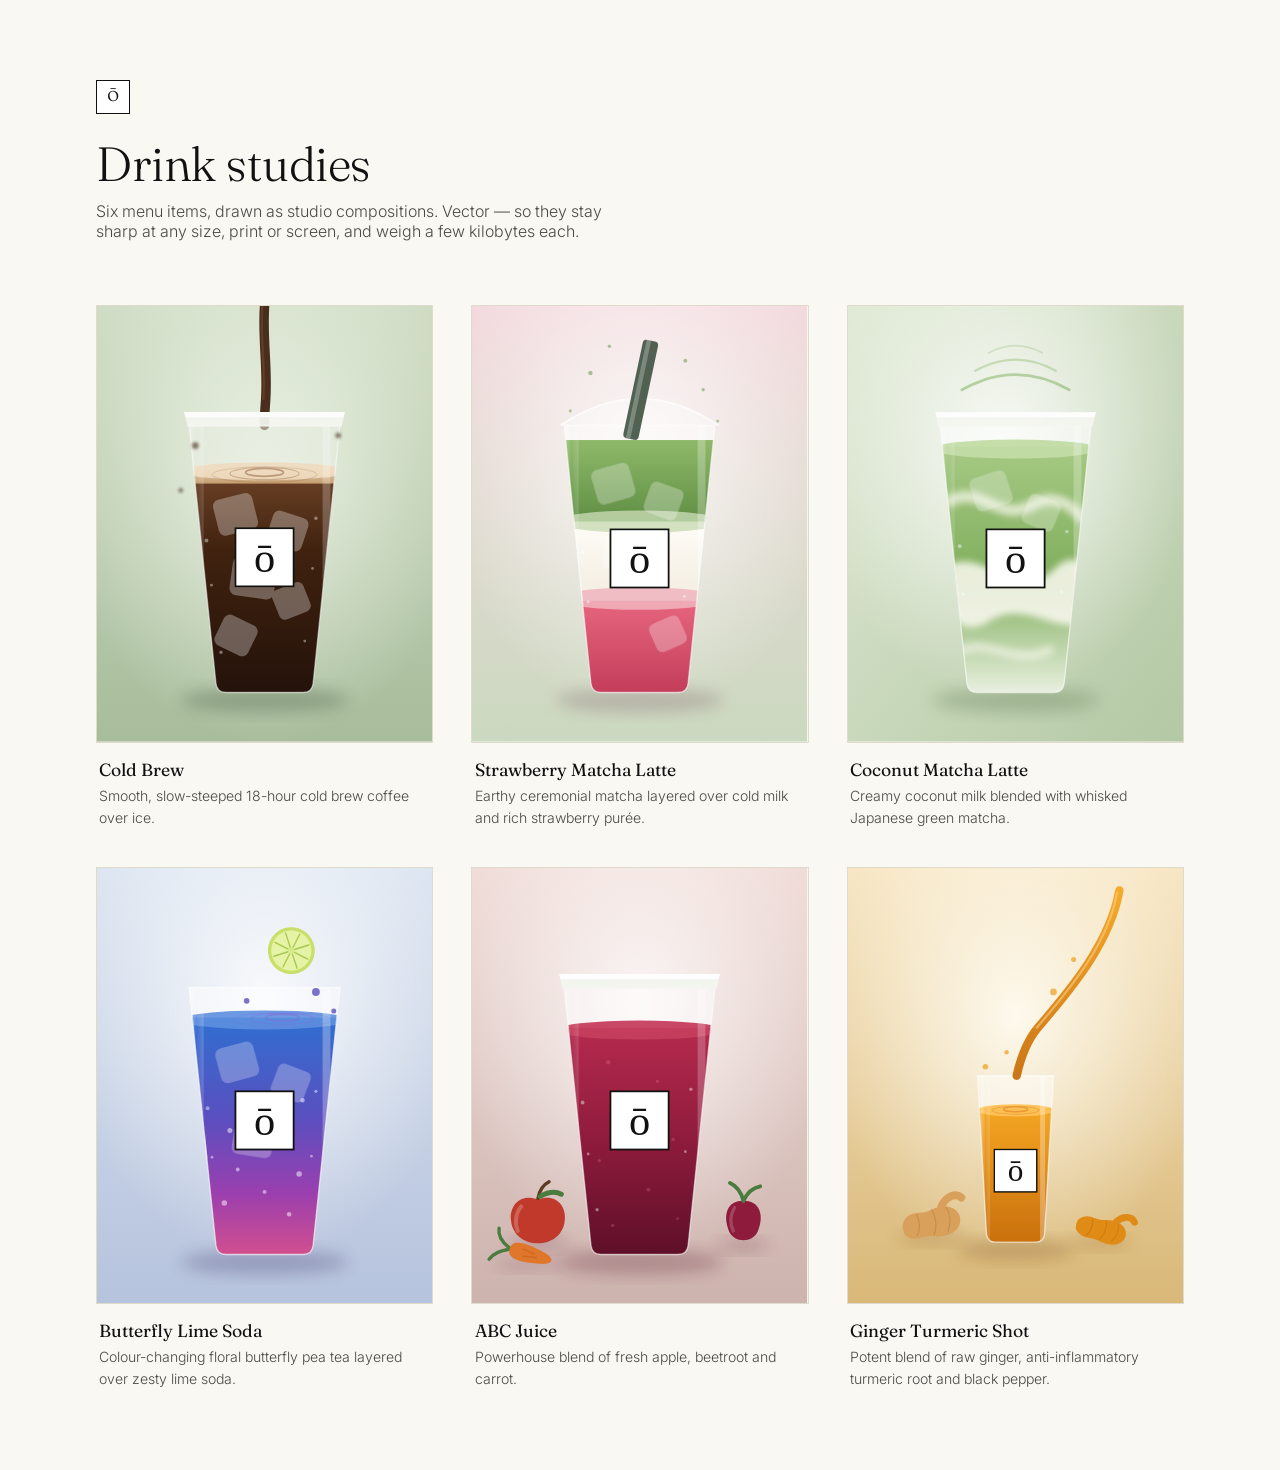
==== gallery.html @ 4dfa9809 "Add kōra café site Single-page static site for kōracafe.com — no build step, ready for Cloudflare Pa" ====
<!DOCTYPE html>
<html lang="en">
<head>
<meta charset="utf-8">
<meta name="viewport" content="width=device-width, initial-scale=1">
<title>kōra — drink studies</title>
<link rel="preconnect" href="https://fonts.googleapis.com">
<link rel="preconnect" href="https://fonts.gstatic.com" crossorigin>
<link href="https://fonts.googleapis.com/css2?family=Fraunces:opsz,wght@9..144,300;9..144,400&family=Inter:wght@300;400&display=swap" rel="stylesheet">
<style>
  :root{
    --paper:#faf8f3; --ink:#111; --ink-soft:#4a4a46;
    --green:#2f4a35; --line:#e0dacd;
    --serif:"Fraunces",Georgia,serif;
    --sans:"Inter",-apple-system,"Segoe UI",Helvetica,Arial,sans-serif;
  }
  *{box-sizing:border-box}
  body{margin:0;background:var(--paper);color:var(--ink);font-family:var(--sans);font-weight:300}
  header{padding:clamp(3rem,8vw,5rem) clamp(1.25rem,5vw,3.5rem) 2rem;max-width:1200px;margin:0 auto}
  .glyph{display:inline-flex;align-items:center;justify-content:center;width:2.15rem;height:2.15rem;
    background:#fff;color:var(--ink);border:1px solid var(--ink);font-family:var(--serif);
    font-size:1.35rem;line-height:1;padding-bottom:.28em}
  h1{font-family:var(--serif);font-weight:300;font-size:clamp(2rem,5vw,3rem);margin:1.25rem 0 .5rem;letter-spacing:-.01em}
  .sub{color:var(--ink-soft);margin:0;max-width:52ch}
  .grid{display:grid;grid-template-columns:repeat(auto-fit,minmax(320px,1fr));gap:clamp(1.5rem,3vw,2.5rem);
    max-width:1200px;margin:0 auto;padding:2rem clamp(1.25rem,5vw,3.5rem) 5rem}
  figure{margin:0}
  figure svg{width:100%;height:auto;display:block;border:1px solid var(--line)}
  figcaption{padding:1rem .2rem 0}
  figcaption h2{font-family:var(--serif);font-weight:400;font-size:1.1rem;margin:0 0 .3rem}
  figcaption p{margin:0;font-size:.88rem;color:var(--ink-soft);line-height:1.55}
</style>
</head>
<body>

<header>
  <span class="glyph">ō</span>
  <h1>Drink studies</h1>
  <p class="sub">Six menu items, drawn as studio compositions. Vector — so they stay
  sharp at any size, print or screen, and weigh a few kilobytes each.</p>
</header>

<div class="grid">

<!-- ============ 1. COLD BREW — pour in motion ============ -->
<figure>
<svg viewBox="0 0 600 780" xmlns="http://www.w3.org/2000/svg" role="img" aria-label="Cold brew coffee in a kōra cup with coffee pouring in">
  <defs>
    <linearGradient id="bg-cb" x1="0" y1="0" x2="0" y2="1">
      <stop offset="0" stop-color="#cfdcc4"/><stop offset="1" stop-color="#a8bd9c"/>
    </linearGradient>
    <radialGradient id="glow-cb" cx="50%" cy="38%" r="62%">
      <stop offset="0" stop-color="#f2f7ec" stop-opacity=".85"/>
      <stop offset="1" stop-color="#f2f7ec" stop-opacity="0"/>
    </radialGradient>
    <linearGradient id="liq-cb" x1="0" y1="0" x2="0" y2="1">
      <stop offset="0" stop-color="#6b4126"/><stop offset=".35" stop-color="#40220f"/>
      <stop offset="1" stop-color="#24120a"/>
    </linearGradient>
    <linearGradient id="foam-cb" x1="0" y1="0" x2="0" y2="1">
      <stop offset="0" stop-color="#e8d3b6"/><stop offset="1" stop-color="#c9a274"/>
    </linearGradient>
    <linearGradient id="shine" x1="0" y1="0" x2="1" y2="0">
      <stop offset="0" stop-color="#fff" stop-opacity=".55"/>
      <stop offset=".5" stop-color="#fff" stop-opacity=".05"/>
      <stop offset="1" stop-color="#fff" stop-opacity=".3"/>
    </linearGradient>
    <clipPath id="cup-cb"><path d="M165 214 L435 214 L387 676 Q385 692 369 692 L231 692 Q215 692 213 676 Z"/></clipPath>
    <filter id="soft-cb" x="-40%" y="-40%" width="180%" height="180%">
      <feGaussianBlur stdDeviation="14"/>
    </filter>
    <filter id="blur-sm-cb" x="-40%" y="-40%" width="180%" height="180%">
      <feGaussianBlur stdDeviation="3"/>
    </filter>
  </defs>

  <rect width="600" height="780" fill="url(#bg-cb)"/>
  <rect width="600" height="780" fill="url(#glow-cb)"/>
  <ellipse cx="300" cy="706" rx="150" ry="22" fill="#2b3a24" opacity=".28" filter="url(#soft-cb)"/>

  <!-- pouring stream -->
  <path d="M300 0 C296 60 306 110 302 168 C300 190 300 196 300 214"
        stroke="#3c1f0e" stroke-width="17" fill="none" stroke-linecap="round" opacity=".92"/>
  <path d="M296 0 C292 60 302 110 298 168" stroke="#7a4a29" stroke-width="4" fill="none" opacity=".55"/>

  <!-- cup body -->
  <g clip-path="url(#cup-cb)">
    <rect x="150" y="214" width="300" height="480" fill="#e9eee4" opacity=".55"/>
    <rect x="150" y="300" width="300" height="394" fill="url(#liq-cb)"/>
    <rect x="150" y="292" width="300" height="26" fill="url(#foam-cb)" opacity=".95"/>
    <ellipse cx="300" cy="296" rx="150" ry="16" fill="#f0dcc0" opacity=".9"/>
    <!-- ice -->
    <g opacity=".3">
      <rect x="212" y="340" width="72" height="66" rx="12" fill="#fff" transform="rotate(-14 248 373)"/>
      <rect x="308" y="372" width="66" height="62" rx="12" fill="#fff" transform="rotate(18 341 403)"/>
      <rect x="240" y="452" width="80" height="70" rx="13" fill="#fff" transform="rotate(8 280 487)"/>
      <rect x="318" y="500" width="60" height="56" rx="11" fill="#fff" transform="rotate(-22 348 528)"/>
      <rect x="216" y="560" width="66" height="60" rx="12" fill="#fff" transform="rotate(26 249 590)"/>
    </g>
    <rect x="165" y="214" width="26" height="480" fill="url(#shine)" opacity=".5"/>
    <rect x="404" y="214" width="14" height="480" fill="#fff" opacity=".22"/>
  </g>
  <path d="M165 214 L435 214 L387 676 Q385 692 369 692 L231 692 Q215 692 213 676 Z"
        fill="none" stroke="#fff" stroke-opacity=".5" stroke-width="2.5"/>

  <!-- lid -->
  <path d="M156 190 L444 190 L438 216 L162 216 Z" fill="#f4f6f0" opacity=".95"/>
  <path d="M156 190 L444 190 L441 199 L159 199 Z" fill="#fff" opacity=".8"/>

  <!-- crema ripple rings where the stream lands -->
  <g fill="none" stroke="#8a5a33" opacity=".5">
    <ellipse cx="300" cy="298" rx="34" ry="7" stroke-width="3"/>
    <ellipse cx="300" cy="300" rx="62" ry="11" stroke-width="2" opacity=".7"/>
    <ellipse cx="300" cy="302" rx="94" ry="14" stroke-width="1.5" opacity=".45"/>
  </g>
  <!-- flying droplets outside cup -->
  <g opacity=".6" filter="url(#blur-sm-cb)">
    <circle cx="176" cy="250" r="6" fill="#3c1f0e"/>
    <circle cx="432" cy="232" r="5" fill="#3c1f0e"/>
    <circle cx="150" cy="330" r="4" fill="#3c1f0e"/>
  </g>

  <!-- logo -->
  <g transform="translate(300 450)">
    <rect x="-52" y="-52" width="104" height="104" fill="#fff" stroke="#111" stroke-width="3"/>
    <text x="0" y="26" font-family="Georgia,serif" font-size="76" fill="#111" text-anchor="middle">ō</text>
  </g>
  <!-- condensation -->
  <g fill="#fff" opacity=".4">
    <circle cx="196" cy="420" r="3.5"/><circle cx="205" cy="500" r="2.5"/>
    <circle cx="392" cy="380" r="3"/><circle cx="386" cy="470" r="2.5"/>
    <circle cx="222" cy="620" r="3"/><circle cx="372" cy="600" r="2.5"/>
  </g>
</svg>
<figcaption><h2>Cold Brew</h2><p>Smooth, slow-steeped 18-hour cold brew coffee over ice.</p></figcaption>
</figure>

<!-- ============ 2. STRAWBERRY MATCHA LATTE — layered ============ -->
<figure>
<svg viewBox="0 0 600 780" xmlns="http://www.w3.org/2000/svg" role="img" aria-label="Strawberry matcha latte with layered pink, milk and green">
  <defs>
    <linearGradient id="bg-sm" x1="0" y1="0" x2="0" y2="1">
      <stop offset="0" stop-color="#f3d9dd"/><stop offset="1" stop-color="#cbd9c0"/>
    </linearGradient>
    <radialGradient id="glow-sm" cx="50%" cy="34%" r="60%">
      <stop offset="0" stop-color="#fff" stop-opacity=".8"/><stop offset="1" stop-color="#fff" stop-opacity="0"/>
    </radialGradient>
    <linearGradient id="matcha-sm" x1="0" y1="0" x2="0" y2="1">
      <stop offset="0" stop-color="#8fb96a"/><stop offset="1" stop-color="#5f8f43"/>
    </linearGradient>
    <linearGradient id="milk-sm" x1="0" y1="0" x2="0" y2="1">
      <stop offset="0" stop-color="#fffdf8"/><stop offset="1" stop-color="#f3ece0"/>
    </linearGradient>
    <linearGradient id="straw-sm" x1="0" y1="0" x2="0" y2="1">
      <stop offset="0" stop-color="#e8677f"/><stop offset="1" stop-color="#c33d5a"/>
    </linearGradient>
    <clipPath id="cup-sm"><path d="M165 214 L435 214 L387 676 Q385 692 369 692 L231 692 Q215 692 213 676 Z"/></clipPath>
    <filter id="soft-sm" x="-40%" y="-40%" width="180%" height="180%"><feGaussianBlur stdDeviation="14"/></filter>
  </defs>

  <rect width="600" height="780" fill="url(#bg-sm)"/>
  <rect width="600" height="780" fill="url(#glow-sm)"/>
  <ellipse cx="300" cy="706" rx="150" ry="22" fill="#6b4550" opacity=".25" filter="url(#soft-sm)"/>

  <g clip-path="url(#cup-sm)">
    <rect x="150" y="214" width="300" height="480" fill="#fff" opacity=".5"/>
    <rect x="150" y="520" width="300" height="174" fill="url(#straw-sm)"/>
    <rect x="150" y="382" width="300" height="146" fill="url(#milk-sm)"/>
    <rect x="150" y="240" width="300" height="146" fill="url(#matcha-sm)"/>
    <!-- feathered boundaries -->
    <ellipse cx="300" cy="386" rx="150" ry="20" fill="#c9dbb3" opacity=".8"/>
    <ellipse cx="300" cy="524" rx="150" ry="20" fill="#f0b6c0" opacity=".85"/>
    <g opacity=".28">
      <rect x="218" y="286" width="70" height="64" rx="12" fill="#fff" transform="rotate(-16 253 318)"/>
      <rect x="312" y="320" width="62" height="58" rx="11" fill="#fff" transform="rotate(20 343 349)"/>
      <rect x="236" y="410" width="76" height="66" rx="12" fill="#fff" transform="rotate(10 274 443)"/>
      <rect x="322" y="560" width="58" height="54" rx="11" fill="#fff" transform="rotate(-24 351 587)"/>
    </g>
    <rect x="165" y="214" width="26" height="480" fill="url(#shine)" opacity=".55"/>
    <rect x="404" y="214" width="14" height="480" fill="#fff" opacity=".25"/>
  </g>
  <path d="M165 214 L435 214 L387 676 Q385 692 369 692 L231 692 Q215 692 213 676 Z"
        fill="none" stroke="#fff" stroke-opacity=".55" stroke-width="2.5"/>

  <!-- dome lid + straw -->
  <path d="M158 214 Q300 118 442 214 Z" fill="#fff" opacity=".4"/>
  <path d="M158 214 Q300 118 442 214" fill="none" stroke="#fff" stroke-opacity=".7" stroke-width="3"/>
  <g transform="rotate(12 300 160)">
    <rect x="286" y="60" width="28" height="180" rx="7" fill="#3f5140" opacity=".9"/>
    <rect x="292" y="60" width="8" height="180" fill="#fff" opacity=".25"/>
  </g>

  <!-- matcha dust falling -->
  <g fill="#6f9c4d" opacity=".55">
    <circle cx="212" cy="120" r="4"/><circle cx="246" cy="72" r="3"/>
    <circle cx="382" cy="98" r="3.5"/><circle cx="414" cy="150" r="3"/>
    <circle cx="176" cy="188" r="2.5"/><circle cx="440" cy="206" r="2.5"/>
  </g>

  <g transform="translate(300 452)">
    <rect x="-52" y="-52" width="104" height="104" fill="#fff" stroke="#111" stroke-width="3"/>
    <text x="0" y="26" font-family="Georgia,serif" font-size="76" fill="#111" text-anchor="middle">ō</text>
  </g>
  <g fill="#fff" opacity=".45">
    <circle cx="198" cy="440" r="3.5"/><circle cx="208" cy="530" r="2.5"/>
    <circle cx="390" cy="410" r="3"/><circle cx="380" cy="520" r="2.5"/>
  </g>
</svg>
<figcaption><h2>Strawberry Matcha Latte</h2><p>Earthy ceremonial matcha layered over cold milk and rich strawberry purée.</p></figcaption>
</figure>

<!-- ============ 3. COCONUT MATCHA — swirl in motion ============ -->
<figure>
<svg viewBox="0 0 600 780" xmlns="http://www.w3.org/2000/svg" role="img" aria-label="Coconut matcha latte with swirling milk">
  <defs>
    <linearGradient id="bg-cm" x1="0" y1="0" x2="1" y2="1">
      <stop offset="0" stop-color="#dfe9d3"/><stop offset="1" stop-color="#b3c8a4"/>
    </linearGradient>
    <radialGradient id="glow-cm" cx="46%" cy="32%" r="58%">
      <stop offset="0" stop-color="#fff" stop-opacity=".85"/><stop offset="1" stop-color="#fff" stop-opacity="0"/>
    </radialGradient>
    <linearGradient id="liq-cm" x1="0" y1="0" x2="0" y2="1">
      <stop offset="0" stop-color="#a6c983"/><stop offset=".55" stop-color="#7fae5c"/>
      <stop offset="1" stop-color="#e9f0e0"/>
    </linearGradient>
    <clipPath id="cup-cm"><path d="M165 214 L435 214 L387 676 Q385 692 369 692 L231 692 Q215 692 213 676 Z"/></clipPath>
    <filter id="soft-cm" x="-40%" y="-40%" width="180%" height="180%"><feGaussianBlur stdDeviation="14"/></filter>
    <filter id="swirl-cm" x="-30%" y="-30%" width="160%" height="160%"><feGaussianBlur stdDeviation="7"/></filter>
  </defs>

  <rect width="600" height="780" fill="url(#bg-cm)"/>
  <rect width="600" height="780" fill="url(#glow-cm)"/>
  <ellipse cx="300" cy="706" rx="150" ry="22" fill="#3f5b31" opacity=".25" filter="url(#soft-cm)"/>

  <g clip-path="url(#cup-cm)">
    <rect x="150" y="214" width="300" height="480" fill="#fff" opacity=".5"/>
    <rect x="150" y="252" width="300" height="442" fill="url(#liq-cm)"/>
    <!-- coconut milk swirls -->
    <g filter="url(#swirl-cm)" opacity=".85">
      <path d="M170 470 C240 420 300 540 370 470 C410 432 430 470 440 500 L440 560 C380 600 320 520 250 566 C210 592 180 560 168 528 Z" fill="#fdfaf3"/>
      <path d="M180 350 C240 316 268 392 330 356 C368 334 400 356 420 380" stroke="#fdfaf3" stroke-width="20" fill="none" opacity=".85" stroke-linecap="round"/>
      <path d="M196 620 C250 590 300 648 360 616" stroke="#fdfaf3" stroke-width="16" fill="none" opacity=".7" stroke-linecap="round"/>
    </g>
    <ellipse cx="300" cy="256" rx="150" ry="17" fill="#c3dda6" opacity=".95"/>
    <g opacity=".26">
      <rect x="222" y="300" width="68" height="62" rx="12" fill="#fff" transform="rotate(-18 256 331)"/>
      <rect x="316" y="342" width="60" height="56" rx="11" fill="#fff" transform="rotate(22 346 370)"/>
    </g>
    <rect x="165" y="214" width="26" height="480" fill="url(#shine)" opacity=".55"/>
    <rect x="404" y="214" width="14" height="480" fill="#fff" opacity=".25"/>
  </g>
  <path d="M165 214 L435 214 L387 676 Q385 692 369 692 L231 692 Q215 692 213 676 Z"
        fill="none" stroke="#fff" stroke-opacity=".55" stroke-width="2.5"/>

  <path d="M156 190 L444 190 L438 216 L162 216 Z" fill="#f4f6f0" opacity=".95"/>
  <path d="M156 190 L444 190 L441 199 L159 199 Z" fill="#fff" opacity=".8"/>

  <!-- whisk motion arcs above -->
  <g stroke="#7fae5c" fill="none" opacity=".5" stroke-linecap="round">
    <path d="M204 150 q96 -54 192 0" stroke-width="5"/>
    <path d="M228 116 q72 -40 144 0" stroke-width="4" opacity=".7"/>
    <path d="M252 84 q48 -26 96 0" stroke-width="3" opacity=".5"/>
  </g>

  <g transform="translate(300 452)">
    <rect x="-52" y="-52" width="104" height="104" fill="#fff" stroke="#111" stroke-width="3"/>
    <text x="0" y="26" font-family="Georgia,serif" font-size="76" fill="#111" text-anchor="middle">ō</text>
  </g>
  <g fill="#fff" opacity=".45">
    <circle cx="200" cy="430" r="3.5"/><circle cx="206" cy="516" r="2.5"/>
    <circle cx="392" cy="404" r="3"/><circle cx="382" cy="512" r="2.5"/>
  </g>
</svg>
<figcaption><h2>Coconut Matcha Latte</h2><p>Creamy coconut milk blended with whisked Japanese green matcha.</p></figcaption>
</figure>

<!-- ============ 4. BUTTERFLY LIME SODA — colour change + splash ============ -->
<figure>
<svg viewBox="0 0 600 780" xmlns="http://www.w3.org/2000/svg" role="img" aria-label="Butterfly pea lime soda changing colour from blue to purple with a lime wheel dropping in">
  <defs>
    <linearGradient id="bg-bl" x1="0" y1="0" x2="0" y2="1">
      <stop offset="0" stop-color="#dbe4f0"/><stop offset="1" stop-color="#b6c3dd"/>
    </linearGradient>
    <radialGradient id="glow-bl" cx="50%" cy="30%" r="60%">
      <stop offset="0" stop-color="#fff" stop-opacity=".85"/><stop offset="1" stop-color="#fff" stop-opacity="0"/>
    </radialGradient>
    <linearGradient id="liq-bl" x1="0" y1="0" x2="0" y2="1">
      <stop offset="0" stop-color="#2f6fd0"/><stop offset=".42" stop-color="#5a4fc0"/>
      <stop offset=".74" stop-color="#9b3fae"/><stop offset="1" stop-color="#d24f8e"/>
    </linearGradient>
    <clipPath id="cup-bl"><path d="M165 214 L435 214 L387 676 Q385 692 369 692 L231 692 Q215 692 213 676 Z"/></clipPath>
    <filter id="soft-bl" x="-40%" y="-40%" width="180%" height="180%"><feGaussianBlur stdDeviation="14"/></filter>
  </defs>

  <rect width="600" height="780" fill="url(#bg-bl)"/>
  <rect width="600" height="780" fill="url(#glow-bl)"/>
  <ellipse cx="300" cy="706" rx="150" ry="22" fill="#3b3363" opacity=".28" filter="url(#soft-bl)"/>

  <g clip-path="url(#cup-bl)">
    <rect x="150" y="214" width="300" height="480" fill="#fff" opacity=".45"/>
    <rect x="150" y="268" width="300" height="426" fill="url(#liq-bl)"/>
    <ellipse cx="300" cy="272" rx="150" ry="17" fill="#5f8fe0" opacity=".9"/>
    <!-- bubbles rising -->
    <g fill="#fff" opacity=".5">
      <circle cx="228" cy="600" r="5"/><circle cx="252" cy="540" r="3.5"/>
      <circle cx="238" cy="470" r="4.5"/><circle cx="264" cy="404" r="3"/>
      <circle cx="344" cy="620" r="4"/><circle cx="362" cy="548" r="5"/>
      <circle cx="348" cy="486" r="3"/><circle cx="368" cy="416" r="4"/>
      <circle cx="300" cy="580" r="3.5"/><circle cx="308" cy="500" r="4.5"/>
      <circle cx="296" cy="430" r="3"/>
    </g>
    <g opacity=".26">
      <rect x="216" y="316" width="70" height="64" rx="12" fill="#fff" transform="rotate(-15 251 348)"/>
      <rect x="316" y="356" width="62" height="58" rx="11" fill="#fff" transform="rotate(21 347 385)"/>
      <rect x="244" y="452" width="72" height="64" rx="12" fill="#fff" transform="rotate(9 280 484)"/>
    </g>
    <rect x="165" y="214" width="26" height="480" fill="url(#shine)" opacity=".6"/>
    <rect x="404" y="214" width="14" height="480" fill="#fff" opacity=".28"/>
  </g>
  <path d="M165 214 L435 214 L387 676 Q385 692 369 692 L231 692 Q215 692 213 676 Z"
        fill="none" stroke="#fff" stroke-opacity=".6" stroke-width="2.5"/>

  <!-- lime wheel dropping + splash -->
  <g transform="translate(348 148) rotate(-18)">
    <circle r="42" fill="#c8e06a"/><circle r="36" fill="#e4f3a6"/>
    <g stroke="#a9c94e" stroke-width="2.5">
      <line x1="0" y1="-34" x2="0" y2="34"/><line x1="-34" y1="0" x2="34" y2="0"/>
      <line x1="-24" y1="-24" x2="24" y2="24"/><line x1="-24" y1="24" x2="24" y2="-24"/>
    </g>
    <circle r="6" fill="#d6ea8c"/>
  </g>
  <!-- ripple where the wheel breaks the surface, plus thrown droplets -->
  <g fill="none" stroke="#7f6fd8" opacity=".55">
    <ellipse cx="332" cy="268" rx="30" ry="6" stroke-width="3"/>
    <ellipse cx="332" cy="270" rx="58" ry="10" stroke-width="2" opacity=".7"/>
    <ellipse cx="332" cy="272" rx="88" ry="13" stroke-width="1.5" opacity=".45"/>
  </g>
  <g fill="#5a4fc0" opacity=".8">
    <circle cx="392" cy="222" r="7"/>
    <circle cx="424" cy="256" r="4.5"/>
    <circle cx="268" cy="238" r="5"/>
  </g>

  <g transform="translate(300 452)">
    <rect x="-52" y="-52" width="104" height="104" fill="#fff" stroke="#111" stroke-width="3"/>
    <text x="0" y="26" font-family="Georgia,serif" font-size="76" fill="#111" text-anchor="middle">ō</text>
  </g>
  <g fill="#fff" opacity=".45">
    <circle cx="198" cy="430" r="3.5"/><circle cx="206" cy="518" r="2.5"/>
    <circle cx="392" cy="400" r="3"/><circle cx="384" cy="516" r="2.5"/>
  </g>
</svg>
<figcaption><h2>Butterfly Lime Soda</h2><p>Colour-changing floral butterfly pea tea layered over zesty lime soda.</p></figcaption>
</figure>

<!-- ============ 5. ABC JUICE — bottle + glass ============ -->
<figure>
<svg viewBox="0 0 600 780" xmlns="http://www.w3.org/2000/svg" role="img" aria-label="ABC cold pressed juice of apple beetroot and carrot">
  <defs>
    <linearGradient id="bg-ab" x1="0" y1="0" x2="0" y2="1">
      <stop offset="0" stop-color="#f0dcd8"/><stop offset="1" stop-color="#cdb3ae"/>
    </linearGradient>
    <radialGradient id="glow-ab" cx="50%" cy="32%" r="58%">
      <stop offset="0" stop-color="#fff" stop-opacity=".8"/><stop offset="1" stop-color="#fff" stop-opacity="0"/>
    </radialGradient>
    <linearGradient id="liq-ab" x1="0" y1="0" x2="0" y2="1">
      <stop offset="0" stop-color="#b52a4e"/><stop offset=".5" stop-color="#8e1b3c"/>
      <stop offset="1" stop-color="#5e0f28"/>
    </linearGradient>
    <clipPath id="cup-ab"><path d="M165 214 L435 214 L387 676 Q385 692 369 692 L231 692 Q215 692 213 676 Z"/></clipPath>
    <filter id="soft-ab" x="-40%" y="-40%" width="180%" height="180%"><feGaussianBlur stdDeviation="14"/></filter>
  </defs>

  <rect width="600" height="780" fill="url(#bg-ab)"/>
  <rect width="600" height="780" fill="url(#glow-ab)"/>
  <ellipse cx="300" cy="706" rx="150" ry="22" fill="#59182c" opacity=".28" filter="url(#soft-ab)"/>

  <g clip-path="url(#cup-ab)">
    <rect x="150" y="214" width="300" height="480" fill="#fff" opacity=".45"/>
    <rect x="150" y="286" width="300" height="408" fill="url(#liq-ab)"/>
    <ellipse cx="300" cy="290" rx="150" ry="17" fill="#c73f5e" opacity=".95"/>
    <!-- suspended pulp -->
    <g fill="#e8798f" opacity=".28">
      <circle cx="244" cy="348" r="4"/><circle cx="332" cy="382" r="3"/>
      <circle cx="272" cy="440" r="3.5"/><circle cx="360" cy="486" r="3"/>
      <circle cx="228" cy="524" r="3"/><circle cx="316" cy="576" r="3.5"/>
      <circle cx="368" cy="628" r="2.5"/><circle cx="252" cy="640" r="3"/>
    </g>
    <rect x="165" y="214" width="26" height="480" fill="url(#shine)" opacity=".5"/>
    <rect x="404" y="214" width="14" height="480" fill="#fff" opacity=".22"/>
  </g>
  <path d="M165 214 L435 214 L387 676 Q385 692 369 692 L231 692 Q215 692 213 676 Z"
        fill="none" stroke="#fff" stroke-opacity=".55" stroke-width="2.5"/>

  <path d="M156 190 L444 190 L438 216 L162 216 Z" fill="#f4f6f0" opacity=".95"/>
  <path d="M156 190 L444 190 L441 199 L159 199 Z" fill="#fff" opacity=".8"/>

  <!-- produce, resting on the same surface as the cup -->
  <ellipse cx="118" cy="672" rx="52" ry="12" fill="#59182c" opacity=".22" filter="url(#soft-ab)"/>
  <g transform="translate(118 628)">
    <path d="M0 -34 C30 -46 52 -24 48 4 C45 30 24 44 0 44 C-24 44 -45 30 -48 4 C-52 -24 -30 -46 0 -34 Z" fill="#c0392b"/>
    <path d="M-30 -22 C-40 -10 -42 8 -36 22" stroke="#fff" stroke-width="7" fill="none" opacity=".22" stroke-linecap="round"/>
    <path d="M0 -36 q4 -22 20 -30" stroke="#5c3a1e" stroke-width="6" fill="none" stroke-linecap="round"/>
    <path d="M4 -40 q22 -12 38 -4" stroke="#4a7c3f" stroke-width="9" fill="none" stroke-linecap="round"/>
  </g>

  <ellipse cx="486" cy="676" rx="46" ry="11" fill="#59182c" opacity=".22" filter="url(#soft-ab)"/>
  <g transform="translate(486 630)">
    <path d="M0 -34 C28 -34 38 -10 26 20 C17 42 -17 42 -26 20 C-38 -10 -28 -34 0 -34 Z" fill="#8e1b3c"/>
    <path d="M-16 -22 C-24 -8 -24 8 -18 20" stroke="#fff" stroke-width="6" fill="none" opacity=".18" stroke-linecap="round"/>
    <path d="M0 -34 q-6 -24 -24 -32" stroke="#4a7c3f" stroke-width="7" fill="none" stroke-linecap="round"/>
    <path d="M0 -34 q10 -22 30 -26" stroke="#4a7c3f" stroke-width="7" fill="none" stroke-linecap="round"/>
  </g>

  <ellipse cx="96" cy="710" rx="56" ry="10" fill="#59182c" opacity=".18" filter="url(#soft-ab)"/>
  <g transform="translate(96 690) rotate(-74)">
    <path d="M0 -30 C16 -30 20 -12 11 30 C6 54 -6 54 -11 30 C-20 -12 -16 -30 0 -30 Z" fill="#e0762a"/>
    <path d="M-6 -4 L-2 22 M6 -8 L3 16" stroke="#c25f18" stroke-width="2.5" opacity=".6"/>
    <path d="M-2 -32 q-10 -22 -26 -28" stroke="#4a7c3f" stroke-width="6" fill="none" stroke-linecap="round"/>
    <path d="M2 -32 q10 -24 28 -26" stroke="#4a7c3f" stroke-width="6" fill="none" stroke-linecap="round"/>
  </g>

  <g transform="translate(300 452)">
    <rect x="-52" y="-52" width="104" height="104" fill="#fff" stroke="#111" stroke-width="3"/>
    <text x="0" y="26" font-family="Georgia,serif" font-size="76" fill="#111" text-anchor="middle">ō</text>
  </g>
  <g fill="#fff" opacity=".42">
    <circle cx="198" cy="420" r="3.5"/><circle cx="208" cy="512" r="2.5"/>
    <circle cx="392" cy="396" r="3"/><circle cx="382" cy="508" r="2.5"/>
    <circle cx="224" cy="612" r="3"/>
  </g>
</svg>
<figcaption><h2>ABC Juice</h2><p>Powerhouse blend of fresh apple, beetroot and carrot.</p></figcaption>
</figure>

<!-- ============ 6. GINGER TURMERIC SHOT — splash crown ============ -->
<figure>
<svg viewBox="0 0 600 780" xmlns="http://www.w3.org/2000/svg" role="img" aria-label="Ginger turmeric wellness shot in a small glass with a splash">
  <defs>
    <linearGradient id="bg-gt" x1="0" y1="0" x2="0" y2="1">
      <stop offset="0" stop-color="#f7e6c4"/><stop offset="1" stop-color="#d9b878"/>
    </linearGradient>
    <radialGradient id="glow-gt" cx="50%" cy="34%" r="58%">
      <stop offset="0" stop-color="#fffdf4" stop-opacity=".9"/><stop offset="1" stop-color="#fffdf4" stop-opacity="0"/>
    </radialGradient>
    <linearGradient id="liq-gt" x1="0" y1="0" x2="0" y2="1">
      <stop offset="0" stop-color="#f5a623"/><stop offset="1" stop-color="#c9700c"/>
    </linearGradient>
    <clipPath id="glass-gt"><path d="M232 372 L368 372 L352 656 Q350 670 336 670 L264 670 Q250 670 248 656 Z"/></clipPath>
    <filter id="soft-gt" x="-40%" y="-40%" width="180%" height="180%"><feGaussianBlur stdDeviation="14"/></filter>
  </defs>

  <rect width="600" height="780" fill="url(#bg-gt)"/>
  <rect width="600" height="780" fill="url(#glow-gt)"/>
  <ellipse cx="300" cy="684" rx="104" ry="18" fill="#7a4a0b" opacity=".3" filter="url(#soft-gt)"/>

  <g clip-path="url(#glass-gt)">
    <rect x="220" y="372" width="160" height="300" fill="#fff" opacity=".45"/>
    <rect x="220" y="430" width="160" height="242" fill="url(#liq-gt)"/>
    <ellipse cx="300" cy="434" rx="70" ry="11" fill="#ffc056" opacity=".95"/>
    <rect x="238" y="372" width="16" height="300" fill="url(#shine)" opacity=".6"/>
    <rect x="344" y="372" width="9" height="300" fill="#fff" opacity=".3"/>
  </g>
  <path d="M232 372 L368 372 L352 656 Q350 670 336 670 L264 670 Q250 670 248 656 Z"
        fill="none" stroke="#fff" stroke-opacity=".6" stroke-width="2.5"/>

  <!-- pour arcing in from above -->
  <path d="M486 40 C470 132 402 214 340 286 C324 305 310 336 302 372"
        stroke="url(#liq-gt)" stroke-width="15" fill="none" stroke-linecap="round" opacity=".95"/>
  <path d="M482 44 C466 134 400 214 338 286"
        stroke="#ffd489" stroke-width="4" fill="none" opacity=".55" stroke-linecap="round"/>
  <g fill="#f0a326" opacity=".75">
    <circle cx="368" cy="222" r="6"/>
    <circle cx="404" cy="164" r="4.5"/>
    <circle cx="284" cy="330" r="4"/>
    <circle cx="246" cy="356" r="5"/>
  </g>
  <!-- ripple on the surface -->
  <g fill="none" stroke="#c9700c" opacity=".45">
    <ellipse cx="300" cy="432" rx="22" ry="4.5" stroke-width="2.5"/>
    <ellipse cx="300" cy="434" rx="42" ry="7" stroke-width="1.8" opacity=".7"/>
  </g>

  <!-- ginger + turmeric roots, resting on the surface -->
  <ellipse cx="150" cy="662" rx="62" ry="12" fill="#7a4a0b" opacity=".22" filter="url(#soft-gt)"/>
  <g transform="translate(150 636) rotate(-10)">
    <path d="M-52 6 C-56 -14 -38 -26 -18 -22 C-2 -19 6 -28 24 -26 C46 -24 56 -8 50 8 C44 24 22 30 2 24 C-16 19 -30 26 -42 20 C-50 16 -52 12 -52 6 Z" fill="#d9a05b"/>
    <path d="M22 -26 C34 -44 52 -46 60 -36" stroke="#d9a05b" stroke-width="14" fill="none" stroke-linecap="round"/>
    <g stroke="#b87f3c" stroke-width="2" opacity=".55" fill="none">
      <path d="M-24 -20 C-20 -6 -22 8 -30 18"/>
      <path d="M4 -24 C10 -8 8 10 0 22"/>
      <path d="M30 -24 C36 -10 34 6 26 20"/>
    </g>
  </g>

  <ellipse cx="452" cy="670" rx="54" ry="11" fill="#7a4a0b" opacity=".22" filter="url(#soft-gt)"/>
  <g transform="translate(452 648) rotate(14)">
    <path d="M-44 4 C-48 -12 -32 -22 -14 -18 C0 -15 8 -23 24 -21 C42 -19 50 -6 45 7 C40 20 20 25 3 20 C-12 16 -24 22 -34 16 C-42 12 -44 9 -44 4 Z" fill="#e08b16"/>
    <path d="M24 -21 C34 -36 50 -37 56 -28" stroke="#e08b16" stroke-width="12" fill="none" stroke-linecap="round"/>
    <g stroke="#b96e08" stroke-width="2" opacity=".5" fill="none">
      <path d="M-18 -16 C-14 -4 -16 8 -23 16"/>
      <path d="M6 -20 C11 -6 9 8 2 18"/>
      <path d="M28 -19 C33 -8 31 5 24 16"/>
    </g>
  </g>

  <g transform="translate(300 542)">
    <rect x="-38" y="-38" width="76" height="76" fill="#fff" stroke="#111" stroke-width="2.5"/>
    <text x="0" y="19" font-family="Georgia,serif" font-size="56" fill="#111" text-anchor="middle">ō</text>
  </g>
</svg>
<figcaption><h2>Ginger Turmeric Shot</h2><p>Potent blend of raw ginger, anti-inflammatory turmeric root and black pepper.</p></figcaption>
</figure>

</div>
</body>
</html>
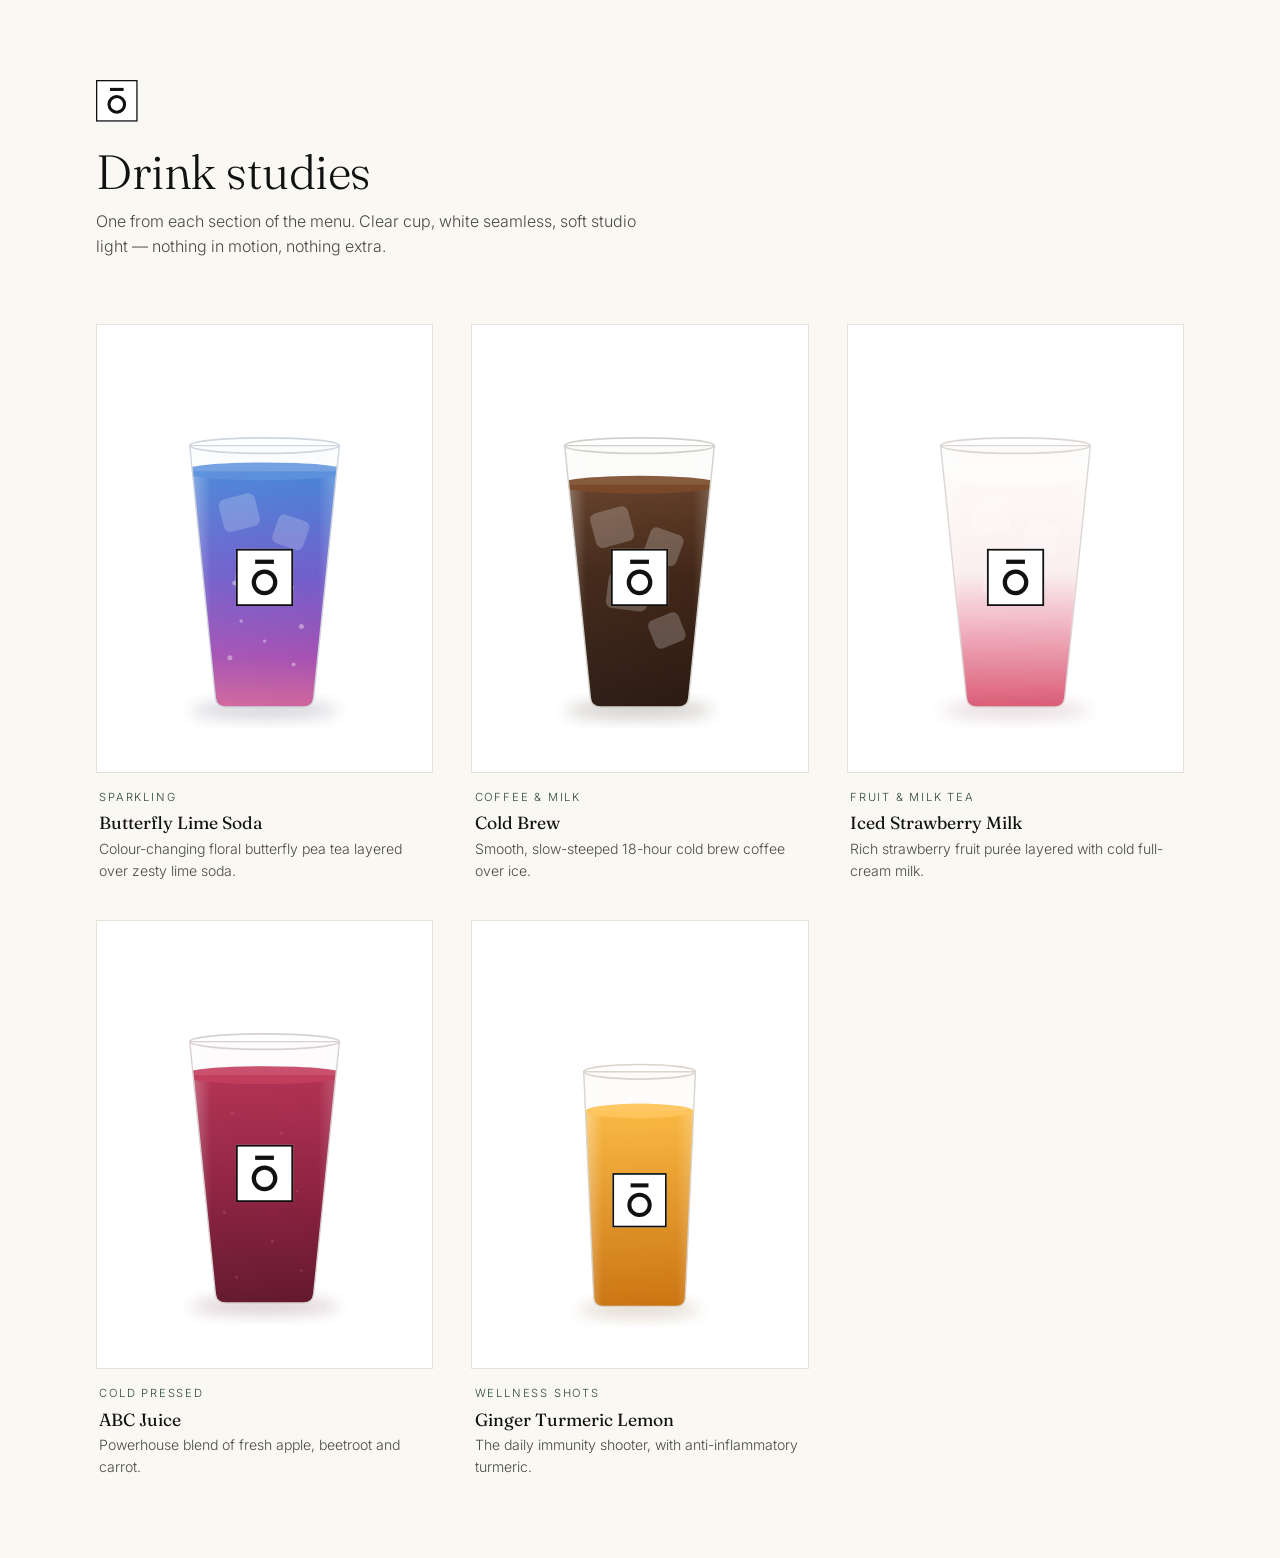
==== commit d3f1bbf6: "Correct location claim, restyle drink studies The site stated Kamla Nagar as settled. The brand docs" ====
--- a/gallery.html
+++ b/gallery.html
@@ -4,29 +4,29 @@
 <meta charset="utf-8">
 <meta name="viewport" content="width=device-width, initial-scale=1">
 <title>kōra — drink studies</title>
+<link rel="icon" href="/favicon.ico" sizes="32x32">
 <link rel="preconnect" href="https://fonts.googleapis.com">
 <link rel="preconnect" href="https://fonts.gstatic.com" crossorigin>
 <link href="https://fonts.googleapis.com/css2?family=Fraunces:opsz,wght@9..144,300;9..144,400&family=Inter:wght@300;400&display=swap" rel="stylesheet">
 <style>
   :root{
     --paper:#faf8f3; --ink:#111; --ink-soft:#4a4a46;
-    --green:#2f4a35; --line:#e0dacd;
+    --green:#2f4a35; --line:#e6e2d8;
     --serif:"Fraunces",Georgia,serif;
     --sans:"Inter",-apple-system,"Segoe UI",Helvetica,Arial,sans-serif;
   }
   *{box-sizing:border-box}
   body{margin:0;background:var(--paper);color:var(--ink);font-family:var(--sans);font-weight:300}
   header{padding:clamp(3rem,8vw,5rem) clamp(1.25rem,5vw,3.5rem) 2rem;max-width:1200px;margin:0 auto}
-  .glyph{display:inline-flex;align-items:center;justify-content:center;width:2.15rem;height:2.15rem;
-    background:#fff;color:var(--ink);border:1px solid var(--ink);font-family:var(--serif);
-    font-size:1.35rem;line-height:1;padding-bottom:.28em}
+  .glyph{display:block;width:2.6rem;height:2.6rem}
   h1{font-family:var(--serif);font-weight:300;font-size:clamp(2rem,5vw,3rem);margin:1.25rem 0 .5rem;letter-spacing:-.01em}
-  .sub{color:var(--ink-soft);margin:0;max-width:52ch}
-  .grid{display:grid;grid-template-columns:repeat(auto-fit,minmax(320px,1fr));gap:clamp(1.5rem,3vw,2.5rem);
+  .sub{color:var(--ink-soft);margin:0;max-width:54ch;line-height:1.6}
+  .grid{display:grid;grid-template-columns:repeat(auto-fit,minmax(300px,1fr));gap:clamp(1.5rem,3vw,2.5rem);
     max-width:1200px;margin:0 auto;padding:2rem clamp(1.25rem,5vw,3.5rem) 5rem}
   figure{margin:0}
-  figure svg{width:100%;height:auto;display:block;border:1px solid var(--line)}
+  figure svg{width:100%;height:auto;display:block;border:1px solid var(--line);background:#fff}
   figcaption{padding:1rem .2rem 0}
+  figcaption .cat{font-size:.7rem;letter-spacing:.16em;text-transform:uppercase;color:var(--green);margin:0 0 .4rem}
   figcaption h2{font-family:var(--serif);font-weight:400;font-size:1.1rem;margin:0 0 .3rem}
   figcaption p{margin:0;font-size:.88rem;color:var(--ink-soft);line-height:1.55}
 </style>
@@ -34,482 +34,289 @@
 <body>
 
 <header>
-  <span class="glyph">ō</span>
+  <svg class="glyph" viewBox="0 0 512 512" aria-hidden="true">
+    <rect width="512" height="512" fill="#fff"/>
+    <rect x="8" y="8" width="496" height="496" fill="none" stroke="#111" stroke-width="16"/>
+    <rect x="172" y="97" width="168" height="38" fill="#111"/>
+    <circle cx="256" cy="300" r="96" fill="none" stroke="#111" stroke-width="38"/>
+  </svg>
   <h1>Drink studies</h1>
-  <p class="sub">Six menu items, drawn as studio compositions. Vector — so they stay
-  sharp at any size, print or screen, and weigh a few kilobytes each.</p>
+  <p class="sub">One from each section of the menu. Clear cup, white seamless,
+  soft studio light — nothing in motion, nothing extra.</p>
 </header>
 
 <div class="grid">
 
-<!-- ============ 1. COLD BREW — pour in motion ============ -->
-<figure>
-<svg viewBox="0 0 600 780" xmlns="http://www.w3.org/2000/svg" role="img" aria-label="Cold brew coffee in a kōra cup with coffee pouring in">
-  <defs>
-    <linearGradient id="bg-cb" x1="0" y1="0" x2="0" y2="1">
-      <stop offset="0" stop-color="#cfdcc4"/><stop offset="1" stop-color="#a8bd9c"/>
-    </linearGradient>
-    <radialGradient id="glow-cb" cx="50%" cy="38%" r="62%">
-      <stop offset="0" stop-color="#f2f7ec" stop-opacity=".85"/>
-      <stop offset="1" stop-color="#f2f7ec" stop-opacity="0"/>
-    </radialGradient>
-    <linearGradient id="liq-cb" x1="0" y1="0" x2="0" y2="1">
-      <stop offset="0" stop-color="#6b4126"/><stop offset=".35" stop-color="#40220f"/>
-      <stop offset="1" stop-color="#24120a"/>
-    </linearGradient>
-    <linearGradient id="foam-cb" x1="0" y1="0" x2="0" y2="1">
-      <stop offset="0" stop-color="#e8d3b6"/><stop offset="1" stop-color="#c9a274"/>
-    </linearGradient>
-    <linearGradient id="shine" x1="0" y1="0" x2="1" y2="0">
+<!-- ============================ SPARKLING ============================ -->
+<figure>
+<svg viewBox="0 0 600 800" xmlns="http://www.w3.org/2000/svg" role="img" aria-label="Butterfly lime soda in a clear kōra cup">
+  <defs>
+    <linearGradient id="l-bl" x1="0" y1="0" x2="0" y2="1">
+      <stop offset="0" stop-color="#3f7fd6"/><stop offset=".45" stop-color="#6a56c8"/>
+      <stop offset=".78" stop-color="#a049b0"/><stop offset="1" stop-color="#cf5f96"/>
+    </linearGradient>
+    <linearGradient id="g-bl" x1="0" y1="0" x2="1" y2="0">
       <stop offset="0" stop-color="#fff" stop-opacity=".55"/>
-      <stop offset=".5" stop-color="#fff" stop-opacity=".05"/>
-      <stop offset="1" stop-color="#fff" stop-opacity=".3"/>
-    </linearGradient>
-    <clipPath id="cup-cb"><path d="M165 214 L435 214 L387 676 Q385 692 369 692 L231 692 Q215 692 213 676 Z"/></clipPath>
-    <filter id="soft-cb" x="-40%" y="-40%" width="180%" height="180%">
-      <feGaussianBlur stdDeviation="14"/>
-    </filter>
-    <filter id="blur-sm-cb" x="-40%" y="-40%" width="180%" height="180%">
-      <feGaussianBlur stdDeviation="3"/>
-    </filter>
-  </defs>
-
-  <rect width="600" height="780" fill="url(#bg-cb)"/>
-  <rect width="600" height="780" fill="url(#glow-cb)"/>
-  <ellipse cx="300" cy="706" rx="150" ry="22" fill="#2b3a24" opacity=".28" filter="url(#soft-cb)"/>
-
-  <!-- pouring stream -->
-  <path d="M300 0 C296 60 306 110 302 168 C300 190 300 196 300 214"
-        stroke="#3c1f0e" stroke-width="17" fill="none" stroke-linecap="round" opacity=".92"/>
-  <path d="M296 0 C292 60 302 110 298 168" stroke="#7a4a29" stroke-width="4" fill="none" opacity=".55"/>
-
-  <!-- cup body -->
-  <g clip-path="url(#cup-cb)">
-    <rect x="150" y="214" width="300" height="480" fill="#e9eee4" opacity=".55"/>
-    <rect x="150" y="300" width="300" height="394" fill="url(#liq-cb)"/>
-    <rect x="150" y="292" width="300" height="26" fill="url(#foam-cb)" opacity=".95"/>
-    <ellipse cx="300" cy="296" rx="150" ry="16" fill="#f0dcc0" opacity=".9"/>
-    <!-- ice -->
-    <g opacity=".3">
-      <rect x="212" y="340" width="72" height="66" rx="12" fill="#fff" transform="rotate(-14 248 373)"/>
-      <rect x="308" y="372" width="66" height="62" rx="12" fill="#fff" transform="rotate(18 341 403)"/>
-      <rect x="240" y="452" width="80" height="70" rx="13" fill="#fff" transform="rotate(8 280 487)"/>
-      <rect x="318" y="500" width="60" height="56" rx="11" fill="#fff" transform="rotate(-22 348 528)"/>
-      <rect x="216" y="560" width="66" height="60" rx="12" fill="#fff" transform="rotate(26 249 590)"/>
-    </g>
-    <rect x="165" y="214" width="26" height="480" fill="url(#shine)" opacity=".5"/>
-    <rect x="404" y="214" width="14" height="480" fill="#fff" opacity=".22"/>
-  </g>
-  <path d="M165 214 L435 214 L387 676 Q385 692 369 692 L231 692 Q215 692 213 676 Z"
-        fill="none" stroke="#fff" stroke-opacity=".5" stroke-width="2.5"/>
-
-  <!-- lid -->
-  <path d="M156 190 L444 190 L438 216 L162 216 Z" fill="#f4f6f0" opacity=".95"/>
-  <path d="M156 190 L444 190 L441 199 L159 199 Z" fill="#fff" opacity=".8"/>
-
-  <!-- crema ripple rings where the stream lands -->
-  <g fill="none" stroke="#8a5a33" opacity=".5">
-    <ellipse cx="300" cy="298" rx="34" ry="7" stroke-width="3"/>
-    <ellipse cx="300" cy="300" rx="62" ry="11" stroke-width="2" opacity=".7"/>
-    <ellipse cx="300" cy="302" rx="94" ry="14" stroke-width="1.5" opacity=".45"/>
-  </g>
-  <!-- flying droplets outside cup -->
-  <g opacity=".6" filter="url(#blur-sm-cb)">
-    <circle cx="176" cy="250" r="6" fill="#3c1f0e"/>
-    <circle cx="432" cy="232" r="5" fill="#3c1f0e"/>
-    <circle cx="150" cy="330" r="4" fill="#3c1f0e"/>
-  </g>
-
-  <!-- logo -->
-  <g transform="translate(300 450)">
-    <rect x="-52" y="-52" width="104" height="104" fill="#fff" stroke="#111" stroke-width="3"/>
-    <text x="0" y="26" font-family="Georgia,serif" font-size="76" fill="#111" text-anchor="middle">ō</text>
-  </g>
-  <!-- condensation -->
-  <g fill="#fff" opacity=".4">
-    <circle cx="196" cy="420" r="3.5"/><circle cx="205" cy="500" r="2.5"/>
-    <circle cx="392" cy="380" r="3"/><circle cx="386" cy="470" r="2.5"/>
-    <circle cx="222" cy="620" r="3"/><circle cx="372" cy="600" r="2.5"/>
-  </g>
-</svg>
-<figcaption><h2>Cold Brew</h2><p>Smooth, slow-steeped 18-hour cold brew coffee over ice.</p></figcaption>
-</figure>
-
-<!-- ============ 2. STRAWBERRY MATCHA LATTE — layered ============ -->
-<figure>
-<svg viewBox="0 0 600 780" xmlns="http://www.w3.org/2000/svg" role="img" aria-label="Strawberry matcha latte with layered pink, milk and green">
-  <defs>
-    <linearGradient id="bg-sm" x1="0" y1="0" x2="0" y2="1">
-      <stop offset="0" stop-color="#f3d9dd"/><stop offset="1" stop-color="#cbd9c0"/>
-    </linearGradient>
-    <radialGradient id="glow-sm" cx="50%" cy="34%" r="60%">
-      <stop offset="0" stop-color="#fff" stop-opacity=".8"/><stop offset="1" stop-color="#fff" stop-opacity="0"/>
-    </radialGradient>
-    <linearGradient id="matcha-sm" x1="0" y1="0" x2="0" y2="1">
-      <stop offset="0" stop-color="#8fb96a"/><stop offset="1" stop-color="#5f8f43"/>
-    </linearGradient>
-    <linearGradient id="milk-sm" x1="0" y1="0" x2="0" y2="1">
-      <stop offset="0" stop-color="#fffdf8"/><stop offset="1" stop-color="#f3ece0"/>
-    </linearGradient>
-    <linearGradient id="straw-sm" x1="0" y1="0" x2="0" y2="1">
-      <stop offset="0" stop-color="#e8677f"/><stop offset="1" stop-color="#c33d5a"/>
-    </linearGradient>
-    <clipPath id="cup-sm"><path d="M165 214 L435 214 L387 676 Q385 692 369 692 L231 692 Q215 692 213 676 Z"/></clipPath>
-    <filter id="soft-sm" x="-40%" y="-40%" width="180%" height="180%"><feGaussianBlur stdDeviation="14"/></filter>
-  </defs>
-
-  <rect width="600" height="780" fill="url(#bg-sm)"/>
-  <rect width="600" height="780" fill="url(#glow-sm)"/>
-  <ellipse cx="300" cy="706" rx="150" ry="22" fill="#6b4550" opacity=".25" filter="url(#soft-sm)"/>
-
-  <g clip-path="url(#cup-sm)">
-    <rect x="150" y="214" width="300" height="480" fill="#fff" opacity=".5"/>
-    <rect x="150" y="520" width="300" height="174" fill="url(#straw-sm)"/>
-    <rect x="150" y="382" width="300" height="146" fill="url(#milk-sm)"/>
-    <rect x="150" y="240" width="300" height="146" fill="url(#matcha-sm)"/>
-    <!-- feathered boundaries -->
-    <ellipse cx="300" cy="386" rx="150" ry="20" fill="#c9dbb3" opacity=".8"/>
-    <ellipse cx="300" cy="524" rx="150" ry="20" fill="#f0b6c0" opacity=".85"/>
-    <g opacity=".28">
-      <rect x="218" y="286" width="70" height="64" rx="12" fill="#fff" transform="rotate(-16 253 318)"/>
-      <rect x="312" y="320" width="62" height="58" rx="11" fill="#fff" transform="rotate(20 343 349)"/>
-      <rect x="236" y="410" width="76" height="66" rx="12" fill="#fff" transform="rotate(10 274 443)"/>
-      <rect x="322" y="560" width="58" height="54" rx="11" fill="#fff" transform="rotate(-24 351 587)"/>
-    </g>
-    <rect x="165" y="214" width="26" height="480" fill="url(#shine)" opacity=".55"/>
-    <rect x="404" y="214" width="14" height="480" fill="#fff" opacity=".25"/>
-  </g>
-  <path d="M165 214 L435 214 L387 676 Q385 692 369 692 L231 692 Q215 692 213 676 Z"
-        fill="none" stroke="#fff" stroke-opacity=".55" stroke-width="2.5"/>
-
-  <!-- dome lid + straw -->
-  <path d="M158 214 Q300 118 442 214 Z" fill="#fff" opacity=".4"/>
-  <path d="M158 214 Q300 118 442 214" fill="none" stroke="#fff" stroke-opacity=".7" stroke-width="3"/>
-  <g transform="rotate(12 300 160)">
-    <rect x="286" y="60" width="28" height="180" rx="7" fill="#3f5140" opacity=".9"/>
-    <rect x="292" y="60" width="8" height="180" fill="#fff" opacity=".25"/>
-  </g>
-
-  <!-- matcha dust falling -->
-  <g fill="#6f9c4d" opacity=".55">
-    <circle cx="212" cy="120" r="4"/><circle cx="246" cy="72" r="3"/>
-    <circle cx="382" cy="98" r="3.5"/><circle cx="414" cy="150" r="3"/>
-    <circle cx="176" cy="188" r="2.5"/><circle cx="440" cy="206" r="2.5"/>
-  </g>
-
-  <g transform="translate(300 452)">
-    <rect x="-52" y="-52" width="104" height="104" fill="#fff" stroke="#111" stroke-width="3"/>
-    <text x="0" y="26" font-family="Georgia,serif" font-size="76" fill="#111" text-anchor="middle">ō</text>
-  </g>
-  <g fill="#fff" opacity=".45">
-    <circle cx="198" cy="440" r="3.5"/><circle cx="208" cy="530" r="2.5"/>
-    <circle cx="390" cy="410" r="3"/><circle cx="380" cy="520" r="2.5"/>
-  </g>
-</svg>
-<figcaption><h2>Strawberry Matcha Latte</h2><p>Earthy ceremonial matcha layered over cold milk and rich strawberry purée.</p></figcaption>
-</figure>
-
-<!-- ============ 3. COCONUT MATCHA — swirl in motion ============ -->
-<figure>
-<svg viewBox="0 0 600 780" xmlns="http://www.w3.org/2000/svg" role="img" aria-label="Coconut matcha latte with swirling milk">
-  <defs>
-    <linearGradient id="bg-cm" x1="0" y1="0" x2="1" y2="1">
-      <stop offset="0" stop-color="#dfe9d3"/><stop offset="1" stop-color="#b3c8a4"/>
-    </linearGradient>
-    <radialGradient id="glow-cm" cx="46%" cy="32%" r="58%">
-      <stop offset="0" stop-color="#fff" stop-opacity=".85"/><stop offset="1" stop-color="#fff" stop-opacity="0"/>
-    </radialGradient>
-    <linearGradient id="liq-cm" x1="0" y1="0" x2="0" y2="1">
-      <stop offset="0" stop-color="#a6c983"/><stop offset=".55" stop-color="#7fae5c"/>
-      <stop offset="1" stop-color="#e9f0e0"/>
-    </linearGradient>
-    <clipPath id="cup-cm"><path d="M165 214 L435 214 L387 676 Q385 692 369 692 L231 692 Q215 692 213 676 Z"/></clipPath>
-    <filter id="soft-cm" x="-40%" y="-40%" width="180%" height="180%"><feGaussianBlur stdDeviation="14"/></filter>
-    <filter id="swirl-cm" x="-30%" y="-30%" width="160%" height="160%"><feGaussianBlur stdDeviation="7"/></filter>
-  </defs>
-
-  <rect width="600" height="780" fill="url(#bg-cm)"/>
-  <rect width="600" height="780" fill="url(#glow-cm)"/>
-  <ellipse cx="300" cy="706" rx="150" ry="22" fill="#3f5b31" opacity=".25" filter="url(#soft-cm)"/>
-
-  <g clip-path="url(#cup-cm)">
-    <rect x="150" y="214" width="300" height="480" fill="#fff" opacity=".5"/>
-    <rect x="150" y="252" width="300" height="442" fill="url(#liq-cm)"/>
-    <!-- coconut milk swirls -->
-    <g filter="url(#swirl-cm)" opacity=".85">
-      <path d="M170 470 C240 420 300 540 370 470 C410 432 430 470 440 500 L440 560 C380 600 320 520 250 566 C210 592 180 560 168 528 Z" fill="#fdfaf3"/>
-      <path d="M180 350 C240 316 268 392 330 356 C368 334 400 356 420 380" stroke="#fdfaf3" stroke-width="20" fill="none" opacity=".85" stroke-linecap="round"/>
-      <path d="M196 620 C250 590 300 648 360 616" stroke="#fdfaf3" stroke-width="16" fill="none" opacity=".7" stroke-linecap="round"/>
-    </g>
-    <ellipse cx="300" cy="256" rx="150" ry="17" fill="#c3dda6" opacity=".95"/>
+      <stop offset=".18" stop-color="#fff" stop-opacity=".08"/>
+      <stop offset=".82" stop-color="#fff" stop-opacity=".05"/>
+      <stop offset="1" stop-color="#fff" stop-opacity=".4"/>
+    </linearGradient>
+    <clipPath id="c-bl"><path d="M166 216 L434 216 L388 668 Q386 684 370 684 L230 684 Q214 684 212 668 Z"/></clipPath>
+    <filter id="sh-bl" x="-50%" y="-50%" width="200%" height="200%"><feGaussianBlur stdDeviation="13"/></filter>
+    <linearGradient id="rf-bl" x1="0" y1="0" x2="0" y2="1">
+      <stop offset="0" stop-color="#fff" stop-opacity=".22"/><stop offset="1" stop-color="#fff" stop-opacity="0"/>
+    </linearGradient>
+    <mask id="rm-bl"><rect x="0" y="684" width="600" height="150" fill="url(#rf-bl)"/></mask>
+  </defs>
+
+  <rect width="600" height="800" fill="#fff"/>
+  <g mask="url(#rm-bl)" transform="translate(0,1368) scale(1,-1)" opacity=".5">
+    <path d="M166 216 L434 216 L388 668 Q386 684 370 684 L230 684 Q214 684 212 668 Z" fill="url(#l-bl)" opacity=".5"/>
+  </g>
+  <ellipse cx="300" cy="690" rx="132" ry="15" fill="#2a2440" opacity=".2" filter="url(#sh-bl)"/>
+
+  <g clip-path="url(#c-bl)">
+    <rect x="150" y="216" width="300" height="470" fill="#fbfcfd"/>
+    <rect x="150" y="262" width="300" height="424" fill="url(#l-bl)"/>
+    <g fill="#fff" opacity=".38">
+      <circle cx="238" cy="596" r="4.5"/><circle cx="258" cy="530" r="3"/>
+      <circle cx="246" cy="462" r="4"/><circle cx="352" cy="608" r="3.5"/>
+      <circle cx="366" cy="540" r="4.5"/><circle cx="350" cy="470" r="3"/>
+      <circle cx="300" cy="566" r="3"/><circle cx="306" cy="496" r="4"/>
+    </g>
+    <g opacity=".2">
+      <rect x="222" y="306" width="66" height="60" rx="12" fill="#fff" transform="rotate(-14 255 336)"/>
+      <rect x="318" y="344" width="58" height="54" rx="11" fill="#fff" transform="rotate(19 347 371)"/>
+      <rect x="248" y="418" width="68" height="60" rx="12" fill="#fff" transform="rotate(8 282 448)"/>
+    </g>
+    <rect x="150" y="216" width="300" height="470" fill="url(#g-bl)"/>
+  </g>
+
+  <ellipse cx="300" cy="262" rx="150" ry="16" fill="#5f92dd" opacity=".85" clip-path="url(#c-bl)"/>
+  <ellipse cx="300" cy="216" rx="134" ry="14" fill="none" stroke="#cfd6de" stroke-width="3"/>
+  <path d="M166 216 L434 216 L388 668 Q386 684 370 684 L230 684 Q214 684 212 668 Z"
+        fill="none" stroke="#cfd6de" stroke-width="2.5"/>
+
+  <g transform="translate(300 452) scale(.2)">
+    <rect x="-256" y="-256" width="512" height="512" fill="#fff"/>
+    <rect x="-248" y="-248" width="496" height="496" fill="none" stroke="#111" stroke-width="16"/>
+    <rect x="-84" y="-159" width="168" height="38" fill="#111"/>
+    <circle cx="0" cy="44" r="96" fill="none" stroke="#111" stroke-width="38"/>
+  </g>
+</svg>
+<figcaption><p class="cat">Sparkling</p><h2>Butterfly Lime Soda</h2><p>Colour-changing floral butterfly pea tea layered over zesty lime soda.</p></figcaption>
+</figure>
+
+<!-- ========================= COFFEE & MILK ========================== -->
+<figure>
+<svg viewBox="0 0 600 800" xmlns="http://www.w3.org/2000/svg" role="img" aria-label="Cold brew coffee in a clear kōra cup">
+  <defs>
+    <linearGradient id="l-cb" x1="0" y1="0" x2="0" y2="1">
+      <stop offset="0" stop-color="#5c3720"/><stop offset=".4" stop-color="#3a1e0e"/>
+      <stop offset="1" stop-color="#22110a"/>
+    </linearGradient>
+    <linearGradient id="g-cb" x1="0" y1="0" x2="1" y2="0">
+      <stop offset="0" stop-color="#fff" stop-opacity=".5"/>
+      <stop offset=".18" stop-color="#fff" stop-opacity=".06"/>
+      <stop offset=".82" stop-color="#fff" stop-opacity=".04"/>
+      <stop offset="1" stop-color="#fff" stop-opacity=".34"/>
+    </linearGradient>
+    <clipPath id="c-cb"><path d="M166 216 L434 216 L388 668 Q386 684 370 684 L230 684 Q214 684 212 668 Z"/></clipPath>
+    <filter id="sh-cb" x="-50%" y="-50%" width="200%" height="200%"><feGaussianBlur stdDeviation="13"/></filter>
+    <linearGradient id="rf-cb" x1="0" y1="0" x2="0" y2="1">
+      <stop offset="0" stop-color="#fff" stop-opacity=".2"/><stop offset="1" stop-color="#fff" stop-opacity="0"/>
+    </linearGradient>
+    <mask id="rm-cb"><rect x="0" y="684" width="600" height="150" fill="url(#rf-cb)"/></mask>
+  </defs>
+
+  <rect width="600" height="800" fill="#fff"/>
+  <g mask="url(#rm-cb)" transform="translate(0,1368) scale(1,-1)" opacity=".5">
+    <path d="M166 216 L434 216 L388 668 Q386 684 370 684 L230 684 Q214 684 212 668 Z" fill="url(#l-cb)" opacity=".5"/>
+  </g>
+  <ellipse cx="300" cy="690" rx="132" ry="15" fill="#2b1a10" opacity=".22" filter="url(#sh-cb)"/>
+
+  <g clip-path="url(#c-cb)">
+    <rect x="150" y="216" width="300" height="470" fill="#fbfbfa"/>
+    <rect x="150" y="286" width="300" height="400" fill="url(#l-cb)"/>
+    <g opacity=".22">
+      <rect x="216" y="330" width="70" height="64" rx="12" fill="#fff" transform="rotate(-15 251 362)"/>
+      <rect x="312" y="368" width="62" height="58" rx="11" fill="#fff" transform="rotate(20 343 397)"/>
+      <rect x="242" y="446" width="74" height="64" rx="12" fill="#fff" transform="rotate(7 279 478)"/>
+      <rect x="320" y="520" width="58" height="54" rx="11" fill="#fff" transform="rotate(-22 349 547)"/>
+    </g>
+    <rect x="150" y="216" width="300" height="470" fill="url(#g-cb)"/>
+  </g>
+
+  <ellipse cx="300" cy="286" rx="150" ry="16" fill="#7a4a2a" opacity=".9" clip-path="url(#c-cb)"/>
+  <ellipse cx="300" cy="216" rx="134" ry="14" fill="none" stroke="#d2d0cb" stroke-width="3"/>
+  <path d="M166 216 L434 216 L388 668 Q386 684 370 684 L230 684 Q214 684 212 668 Z"
+        fill="none" stroke="#d2d0cb" stroke-width="2.5"/>
+
+  <g transform="translate(300 452) scale(.2)">
+    <rect x="-256" y="-256" width="512" height="512" fill="#fff"/>
+    <rect x="-248" y="-248" width="496" height="496" fill="none" stroke="#111" stroke-width="16"/>
+    <rect x="-84" y="-159" width="168" height="38" fill="#111"/>
+    <circle cx="0" cy="44" r="96" fill="none" stroke="#111" stroke-width="38"/>
+  </g>
+</svg>
+<figcaption><p class="cat">Coffee &amp; Milk</p><h2>Cold Brew</h2><p>Smooth, slow-steeped 18-hour cold brew coffee over ice.</p></figcaption>
+</figure>
+
+<!-- ======================= FRUIT & MILK TEA ========================= -->
+<figure>
+<svg viewBox="0 0 600 800" xmlns="http://www.w3.org/2000/svg" role="img" aria-label="Iced strawberry milk in a clear kōra cup">
+  <defs>
+    <linearGradient id="l-sm" x1="0" y1="0" x2="0" y2="1">
+      <stop offset="0" stop-color="#fdfaf6"/><stop offset=".42" stop-color="#fbeef0"/>
+      <stop offset=".62" stop-color="#f2b9c6"/><stop offset="1" stop-color="#d9536f"/>
+    </linearGradient>
+    <linearGradient id="g-sm" x1="0" y1="0" x2="1" y2="0">
+      <stop offset="0" stop-color="#fff" stop-opacity=".5"/>
+      <stop offset=".18" stop-color="#fff" stop-opacity=".05"/>
+      <stop offset=".82" stop-color="#fff" stop-opacity=".04"/>
+      <stop offset="1" stop-color="#fff" stop-opacity=".34"/>
+    </linearGradient>
+    <clipPath id="c-sm"><path d="M166 216 L434 216 L388 668 Q386 684 370 684 L230 684 Q214 684 212 668 Z"/></clipPath>
+    <filter id="sh-sm" x="-50%" y="-50%" width="200%" height="200%"><feGaussianBlur stdDeviation="13"/></filter>
+    <linearGradient id="rf-sm" x1="0" y1="0" x2="0" y2="1">
+      <stop offset="0" stop-color="#fff" stop-opacity=".2"/><stop offset="1" stop-color="#fff" stop-opacity="0"/>
+    </linearGradient>
+    <mask id="rm-sm"><rect x="0" y="684" width="600" height="150" fill="url(#rf-sm)"/></mask>
+  </defs>
+
+  <rect width="600" height="800" fill="#fff"/>
+  <g mask="url(#rm-sm)" transform="translate(0,1368) scale(1,-1)" opacity=".5">
+    <path d="M166 216 L434 216 L388 668 Q386 684 370 684 L230 684 Q214 684 212 668 Z" fill="url(#l-sm)" opacity=".5"/>
+  </g>
+  <ellipse cx="300" cy="690" rx="132" ry="15" fill="#7a3a48" opacity=".18" filter="url(#sh-sm)"/>
+
+  <g clip-path="url(#c-sm)">
+    <rect x="150" y="216" width="300" height="470" fill="#fdfcfb"/>
+    <rect x="150" y="268" width="300" height="418" fill="url(#l-sm)"/>
     <g opacity=".26">
-      <rect x="222" y="300" width="68" height="62" rx="12" fill="#fff" transform="rotate(-18 256 331)"/>
-      <rect x="316" y="342" width="60" height="56" rx="11" fill="#fff" transform="rotate(22 346 370)"/>
-    </g>
-    <rect x="165" y="214" width="26" height="480" fill="url(#shine)" opacity=".55"/>
-    <rect x="404" y="214" width="14" height="480" fill="#fff" opacity=".25"/>
-  </g>
-  <path d="M165 214 L435 214 L387 676 Q385 692 369 692 L231 692 Q215 692 213 676 Z"
-        fill="none" stroke="#fff" stroke-opacity=".55" stroke-width="2.5"/>
-
-  <path d="M156 190 L444 190 L438 216 L162 216 Z" fill="#f4f6f0" opacity=".95"/>
-  <path d="M156 190 L444 190 L441 199 L159 199 Z" fill="#fff" opacity=".8"/>
-
-  <!-- whisk motion arcs above -->
-  <g stroke="#7fae5c" fill="none" opacity=".5" stroke-linecap="round">
-    <path d="M204 150 q96 -54 192 0" stroke-width="5"/>
-    <path d="M228 116 q72 -40 144 0" stroke-width="4" opacity=".7"/>
-    <path d="M252 84 q48 -26 96 0" stroke-width="3" opacity=".5"/>
-  </g>
-
-  <g transform="translate(300 452)">
-    <rect x="-52" y="-52" width="104" height="104" fill="#fff" stroke="#111" stroke-width="3"/>
-    <text x="0" y="26" font-family="Georgia,serif" font-size="76" fill="#111" text-anchor="middle">ō</text>
-  </g>
-  <g fill="#fff" opacity=".45">
-    <circle cx="200" cy="430" r="3.5"/><circle cx="206" cy="516" r="2.5"/>
-    <circle cx="392" cy="404" r="3"/><circle cx="382" cy="512" r="2.5"/>
-  </g>
-</svg>
-<figcaption><h2>Coconut Matcha Latte</h2><p>Creamy coconut milk blended with whisked Japanese green matcha.</p></figcaption>
-</figure>
-
-<!-- ============ 4. BUTTERFLY LIME SODA — colour change + splash ============ -->
-<figure>
-<svg viewBox="0 0 600 780" xmlns="http://www.w3.org/2000/svg" role="img" aria-label="Butterfly pea lime soda changing colour from blue to purple with a lime wheel dropping in">
-  <defs>
-    <linearGradient id="bg-bl" x1="0" y1="0" x2="0" y2="1">
-      <stop offset="0" stop-color="#dbe4f0"/><stop offset="1" stop-color="#b6c3dd"/>
-    </linearGradient>
-    <radialGradient id="glow-bl" cx="50%" cy="30%" r="60%">
-      <stop offset="0" stop-color="#fff" stop-opacity=".85"/><stop offset="1" stop-color="#fff" stop-opacity="0"/>
-    </radialGradient>
-    <linearGradient id="liq-bl" x1="0" y1="0" x2="0" y2="1">
-      <stop offset="0" stop-color="#2f6fd0"/><stop offset=".42" stop-color="#5a4fc0"/>
-      <stop offset=".74" stop-color="#9b3fae"/><stop offset="1" stop-color="#d24f8e"/>
-    </linearGradient>
-    <clipPath id="cup-bl"><path d="M165 214 L435 214 L387 676 Q385 692 369 692 L231 692 Q215 692 213 676 Z"/></clipPath>
-    <filter id="soft-bl" x="-40%" y="-40%" width="180%" height="180%"><feGaussianBlur stdDeviation="14"/></filter>
-  </defs>
-
-  <rect width="600" height="780" fill="url(#bg-bl)"/>
-  <rect width="600" height="780" fill="url(#glow-bl)"/>
-  <ellipse cx="300" cy="706" rx="150" ry="22" fill="#3b3363" opacity=".28" filter="url(#soft-bl)"/>
-
-  <g clip-path="url(#cup-bl)">
-    <rect x="150" y="214" width="300" height="480" fill="#fff" opacity=".45"/>
-    <rect x="150" y="268" width="300" height="426" fill="url(#liq-bl)"/>
-    <ellipse cx="300" cy="272" rx="150" ry="17" fill="#5f8fe0" opacity=".9"/>
-    <!-- bubbles rising -->
-    <g fill="#fff" opacity=".5">
-      <circle cx="228" cy="600" r="5"/><circle cx="252" cy="540" r="3.5"/>
-      <circle cx="238" cy="470" r="4.5"/><circle cx="264" cy="404" r="3"/>
-      <circle cx="344" cy="620" r="4"/><circle cx="362" cy="548" r="5"/>
-      <circle cx="348" cy="486" r="3"/><circle cx="368" cy="416" r="4"/>
-      <circle cx="300" cy="580" r="3.5"/><circle cx="308" cy="500" r="4.5"/>
-      <circle cx="296" cy="430" r="3"/>
-    </g>
-    <g opacity=".26">
-      <rect x="216" y="316" width="70" height="64" rx="12" fill="#fff" transform="rotate(-15 251 348)"/>
-      <rect x="316" y="356" width="62" height="58" rx="11" fill="#fff" transform="rotate(21 347 385)"/>
-      <rect x="244" y="452" width="72" height="64" rx="12" fill="#fff" transform="rotate(9 280 484)"/>
-    </g>
-    <rect x="165" y="214" width="26" height="480" fill="url(#shine)" opacity=".6"/>
-    <rect x="404" y="214" width="14" height="480" fill="#fff" opacity=".28"/>
-  </g>
-  <path d="M165 214 L435 214 L387 676 Q385 692 369 692 L231 692 Q215 692 213 676 Z"
-        fill="none" stroke="#fff" stroke-opacity=".6" stroke-width="2.5"/>
-
-  <!-- lime wheel dropping + splash -->
-  <g transform="translate(348 148) rotate(-18)">
-    <circle r="42" fill="#c8e06a"/><circle r="36" fill="#e4f3a6"/>
-    <g stroke="#a9c94e" stroke-width="2.5">
-      <line x1="0" y1="-34" x2="0" y2="34"/><line x1="-34" y1="0" x2="34" y2="0"/>
-      <line x1="-24" y1="-24" x2="24" y2="24"/><line x1="-24" y1="24" x2="24" y2="-24"/>
-    </g>
-    <circle r="6" fill="#d6ea8c"/>
-  </g>
-  <!-- ripple where the wheel breaks the surface, plus thrown droplets -->
-  <g fill="none" stroke="#7f6fd8" opacity=".55">
-    <ellipse cx="332" cy="268" rx="30" ry="6" stroke-width="3"/>
-    <ellipse cx="332" cy="270" rx="58" ry="10" stroke-width="2" opacity=".7"/>
-    <ellipse cx="332" cy="272" rx="88" ry="13" stroke-width="1.5" opacity=".45"/>
-  </g>
-  <g fill="#5a4fc0" opacity=".8">
-    <circle cx="392" cy="222" r="7"/>
-    <circle cx="424" cy="256" r="4.5"/>
-    <circle cx="268" cy="238" r="5"/>
-  </g>
-
-  <g transform="translate(300 452)">
-    <rect x="-52" y="-52" width="104" height="104" fill="#fff" stroke="#111" stroke-width="3"/>
-    <text x="0" y="26" font-family="Georgia,serif" font-size="76" fill="#111" text-anchor="middle">ō</text>
-  </g>
-  <g fill="#fff" opacity=".45">
-    <circle cx="198" cy="430" r="3.5"/><circle cx="206" cy="518" r="2.5"/>
-    <circle cx="392" cy="400" r="3"/><circle cx="384" cy="516" r="2.5"/>
-  </g>
-</svg>
-<figcaption><h2>Butterfly Lime Soda</h2><p>Colour-changing floral butterfly pea tea layered over zesty lime soda.</p></figcaption>
-</figure>
-
-<!-- ============ 5. ABC JUICE — bottle + glass ============ -->
-<figure>
-<svg viewBox="0 0 600 780" xmlns="http://www.w3.org/2000/svg" role="img" aria-label="ABC cold pressed juice of apple beetroot and carrot">
-  <defs>
-    <linearGradient id="bg-ab" x1="0" y1="0" x2="0" y2="1">
-      <stop offset="0" stop-color="#f0dcd8"/><stop offset="1" stop-color="#cdb3ae"/>
-    </linearGradient>
-    <radialGradient id="glow-ab" cx="50%" cy="32%" r="58%">
-      <stop offset="0" stop-color="#fff" stop-opacity=".8"/><stop offset="1" stop-color="#fff" stop-opacity="0"/>
-    </radialGradient>
-    <linearGradient id="liq-ab" x1="0" y1="0" x2="0" y2="1">
-      <stop offset="0" stop-color="#b52a4e"/><stop offset=".5" stop-color="#8e1b3c"/>
-      <stop offset="1" stop-color="#5e0f28"/>
-    </linearGradient>
-    <clipPath id="cup-ab"><path d="M165 214 L435 214 L387 676 Q385 692 369 692 L231 692 Q215 692 213 676 Z"/></clipPath>
-    <filter id="soft-ab" x="-40%" y="-40%" width="180%" height="180%"><feGaussianBlur stdDeviation="14"/></filter>
-  </defs>
-
-  <rect width="600" height="780" fill="url(#bg-ab)"/>
-  <rect width="600" height="780" fill="url(#glow-ab)"/>
-  <ellipse cx="300" cy="706" rx="150" ry="22" fill="#59182c" opacity=".28" filter="url(#soft-ab)"/>
-
-  <g clip-path="url(#cup-ab)">
-    <rect x="150" y="214" width="300" height="480" fill="#fff" opacity=".45"/>
-    <rect x="150" y="286" width="300" height="408" fill="url(#liq-ab)"/>
-    <ellipse cx="300" cy="290" rx="150" ry="17" fill="#c73f5e" opacity=".95"/>
-    <!-- suspended pulp -->
-    <g fill="#e8798f" opacity=".28">
-      <circle cx="244" cy="348" r="4"/><circle cx="332" cy="382" r="3"/>
-      <circle cx="272" cy="440" r="3.5"/><circle cx="360" cy="486" r="3"/>
-      <circle cx="228" cy="524" r="3"/><circle cx="316" cy="576" r="3.5"/>
-      <circle cx="368" cy="628" r="2.5"/><circle cx="252" cy="640" r="3"/>
-    </g>
-    <rect x="165" y="214" width="26" height="480" fill="url(#shine)" opacity=".5"/>
-    <rect x="404" y="214" width="14" height="480" fill="#fff" opacity=".22"/>
-  </g>
-  <path d="M165 214 L435 214 L387 676 Q385 692 369 692 L231 692 Q215 692 213 676 Z"
-        fill="none" stroke="#fff" stroke-opacity=".55" stroke-width="2.5"/>
-
-  <path d="M156 190 L444 190 L438 216 L162 216 Z" fill="#f4f6f0" opacity=".95"/>
-  <path d="M156 190 L444 190 L441 199 L159 199 Z" fill="#fff" opacity=".8"/>
-
-  <!-- produce, resting on the same surface as the cup -->
-  <ellipse cx="118" cy="672" rx="52" ry="12" fill="#59182c" opacity=".22" filter="url(#soft-ab)"/>
-  <g transform="translate(118 628)">
-    <path d="M0 -34 C30 -46 52 -24 48 4 C45 30 24 44 0 44 C-24 44 -45 30 -48 4 C-52 -24 -30 -46 0 -34 Z" fill="#c0392b"/>
-    <path d="M-30 -22 C-40 -10 -42 8 -36 22" stroke="#fff" stroke-width="7" fill="none" opacity=".22" stroke-linecap="round"/>
-    <path d="M0 -36 q4 -22 20 -30" stroke="#5c3a1e" stroke-width="6" fill="none" stroke-linecap="round"/>
-    <path d="M4 -40 q22 -12 38 -4" stroke="#4a7c3f" stroke-width="9" fill="none" stroke-linecap="round"/>
-  </g>
-
-  <ellipse cx="486" cy="676" rx="46" ry="11" fill="#59182c" opacity=".22" filter="url(#soft-ab)"/>
-  <g transform="translate(486 630)">
-    <path d="M0 -34 C28 -34 38 -10 26 20 C17 42 -17 42 -26 20 C-38 -10 -28 -34 0 -34 Z" fill="#8e1b3c"/>
-    <path d="M-16 -22 C-24 -8 -24 8 -18 20" stroke="#fff" stroke-width="6" fill="none" opacity=".18" stroke-linecap="round"/>
-    <path d="M0 -34 q-6 -24 -24 -32" stroke="#4a7c3f" stroke-width="7" fill="none" stroke-linecap="round"/>
-    <path d="M0 -34 q10 -22 30 -26" stroke="#4a7c3f" stroke-width="7" fill="none" stroke-linecap="round"/>
-  </g>
-
-  <ellipse cx="96" cy="710" rx="56" ry="10" fill="#59182c" opacity=".18" filter="url(#soft-ab)"/>
-  <g transform="translate(96 690) rotate(-74)">
-    <path d="M0 -30 C16 -30 20 -12 11 30 C6 54 -6 54 -11 30 C-20 -12 -16 -30 0 -30 Z" fill="#e0762a"/>
-    <path d="M-6 -4 L-2 22 M6 -8 L3 16" stroke="#c25f18" stroke-width="2.5" opacity=".6"/>
-    <path d="M-2 -32 q-10 -22 -26 -28" stroke="#4a7c3f" stroke-width="6" fill="none" stroke-linecap="round"/>
-    <path d="M2 -32 q10 -24 28 -26" stroke="#4a7c3f" stroke-width="6" fill="none" stroke-linecap="round"/>
-  </g>
-
-  <g transform="translate(300 452)">
-    <rect x="-52" y="-52" width="104" height="104" fill="#fff" stroke="#111" stroke-width="3"/>
-    <text x="0" y="26" font-family="Georgia,serif" font-size="76" fill="#111" text-anchor="middle">ō</text>
-  </g>
-  <g fill="#fff" opacity=".42">
-    <circle cx="198" cy="420" r="3.5"/><circle cx="208" cy="512" r="2.5"/>
-    <circle cx="392" cy="396" r="3"/><circle cx="382" cy="508" r="2.5"/>
-    <circle cx="224" cy="612" r="3"/>
-  </g>
-</svg>
-<figcaption><h2>ABC Juice</h2><p>Powerhouse blend of fresh apple, beetroot and carrot.</p></figcaption>
-</figure>
-
-<!-- ============ 6. GINGER TURMERIC SHOT — splash crown ============ -->
-<figure>
-<svg viewBox="0 0 600 780" xmlns="http://www.w3.org/2000/svg" role="img" aria-label="Ginger turmeric wellness shot in a small glass with a splash">
-  <defs>
-    <linearGradient id="bg-gt" x1="0" y1="0" x2="0" y2="1">
-      <stop offset="0" stop-color="#f7e6c4"/><stop offset="1" stop-color="#d9b878"/>
-    </linearGradient>
-    <radialGradient id="glow-gt" cx="50%" cy="34%" r="58%">
-      <stop offset="0" stop-color="#fffdf4" stop-opacity=".9"/><stop offset="1" stop-color="#fffdf4" stop-opacity="0"/>
-    </radialGradient>
-    <linearGradient id="liq-gt" x1="0" y1="0" x2="0" y2="1">
-      <stop offset="0" stop-color="#f5a623"/><stop offset="1" stop-color="#c9700c"/>
-    </linearGradient>
-    <clipPath id="glass-gt"><path d="M232 372 L368 372 L352 656 Q350 670 336 670 L264 670 Q250 670 248 656 Z"/></clipPath>
-    <filter id="soft-gt" x="-40%" y="-40%" width="180%" height="180%"><feGaussianBlur stdDeviation="14"/></filter>
-  </defs>
-
-  <rect width="600" height="780" fill="url(#bg-gt)"/>
-  <rect width="600" height="780" fill="url(#glow-gt)"/>
-  <ellipse cx="300" cy="684" rx="104" ry="18" fill="#7a4a0b" opacity=".3" filter="url(#soft-gt)"/>
-
-  <g clip-path="url(#glass-gt)">
-    <rect x="220" y="372" width="160" height="300" fill="#fff" opacity=".45"/>
-    <rect x="220" y="430" width="160" height="242" fill="url(#liq-gt)"/>
-    <ellipse cx="300" cy="434" rx="70" ry="11" fill="#ffc056" opacity=".95"/>
-    <rect x="238" y="372" width="16" height="300" fill="url(#shine)" opacity=".6"/>
-    <rect x="344" y="372" width="9" height="300" fill="#fff" opacity=".3"/>
-  </g>
-  <path d="M232 372 L368 372 L352 656 Q350 670 336 670 L264 670 Q250 670 248 656 Z"
-        fill="none" stroke="#fff" stroke-opacity=".6" stroke-width="2.5"/>
-
-  <!-- pour arcing in from above -->
-  <path d="M486 40 C470 132 402 214 340 286 C324 305 310 336 302 372"
-        stroke="url(#liq-gt)" stroke-width="15" fill="none" stroke-linecap="round" opacity=".95"/>
-  <path d="M482 44 C466 134 400 214 338 286"
-        stroke="#ffd489" stroke-width="4" fill="none" opacity=".55" stroke-linecap="round"/>
-  <g fill="#f0a326" opacity=".75">
-    <circle cx="368" cy="222" r="6"/>
-    <circle cx="404" cy="164" r="4.5"/>
-    <circle cx="284" cy="330" r="4"/>
-    <circle cx="246" cy="356" r="5"/>
-  </g>
-  <!-- ripple on the surface -->
-  <g fill="none" stroke="#c9700c" opacity=".45">
-    <ellipse cx="300" cy="432" rx="22" ry="4.5" stroke-width="2.5"/>
-    <ellipse cx="300" cy="434" rx="42" ry="7" stroke-width="1.8" opacity=".7"/>
-  </g>
-
-  <!-- ginger + turmeric roots, resting on the surface -->
-  <ellipse cx="150" cy="662" rx="62" ry="12" fill="#7a4a0b" opacity=".22" filter="url(#soft-gt)"/>
-  <g transform="translate(150 636) rotate(-10)">
-    <path d="M-52 6 C-56 -14 -38 -26 -18 -22 C-2 -19 6 -28 24 -26 C46 -24 56 -8 50 8 C44 24 22 30 2 24 C-16 19 -30 26 -42 20 C-50 16 -52 12 -52 6 Z" fill="#d9a05b"/>
-    <path d="M22 -26 C34 -44 52 -46 60 -36" stroke="#d9a05b" stroke-width="14" fill="none" stroke-linecap="round"/>
-    <g stroke="#b87f3c" stroke-width="2" opacity=".55" fill="none">
-      <path d="M-24 -20 C-20 -6 -22 8 -30 18"/>
-      <path d="M4 -24 C10 -8 8 10 0 22"/>
-      <path d="M30 -24 C36 -10 34 6 26 20"/>
-    </g>
-  </g>
-
-  <ellipse cx="452" cy="670" rx="54" ry="11" fill="#7a4a0b" opacity=".22" filter="url(#soft-gt)"/>
-  <g transform="translate(452 648) rotate(14)">
-    <path d="M-44 4 C-48 -12 -32 -22 -14 -18 C0 -15 8 -23 24 -21 C42 -19 50 -6 45 7 C40 20 20 25 3 20 C-12 16 -24 22 -34 16 C-42 12 -44 9 -44 4 Z" fill="#e08b16"/>
-    <path d="M24 -21 C34 -36 50 -37 56 -28" stroke="#e08b16" stroke-width="12" fill="none" stroke-linecap="round"/>
-    <g stroke="#b96e08" stroke-width="2" opacity=".5" fill="none">
-      <path d="M-18 -16 C-14 -4 -16 8 -23 16"/>
-      <path d="M6 -20 C11 -6 9 8 2 18"/>
-      <path d="M28 -19 C33 -8 31 5 24 16"/>
-    </g>
-  </g>
-
-  <g transform="translate(300 542)">
-    <rect x="-38" y="-38" width="76" height="76" fill="#fff" stroke="#111" stroke-width="2.5"/>
-    <text x="0" y="19" font-family="Georgia,serif" font-size="56" fill="#111" text-anchor="middle">ō</text>
-  </g>
-</svg>
-<figcaption><h2>Ginger Turmeric Shot</h2><p>Potent blend of raw ginger, anti-inflammatory turmeric root and black pepper.</p></figcaption>
+      <rect x="220" y="312" width="68" height="62" rx="12" fill="#fff" transform="rotate(-16 254 343)"/>
+      <rect x="316" y="352" width="60" height="56" rx="11" fill="#fff" transform="rotate(21 346 380)"/>
+      <rect x="244" y="428" width="72" height="62" rx="12" fill="#fff" transform="rotate(9 280 459)"/>
+    </g>
+    <rect x="150" y="216" width="300" height="470" fill="url(#g-sm)"/>
+  </g>
+
+  <ellipse cx="300" cy="268" rx="150" ry="16" fill="#fffdfb" opacity=".95" clip-path="url(#c-sm)"/>
+  <ellipse cx="300" cy="216" rx="134" ry="14" fill="none" stroke="#dcd6d4" stroke-width="3"/>
+  <path d="M166 216 L434 216 L388 668 Q386 684 370 684 L230 684 Q214 684 212 668 Z"
+        fill="none" stroke="#dcd6d4" stroke-width="2.5"/>
+
+  <g transform="translate(300 452) scale(.2)">
+    <rect x="-256" y="-256" width="512" height="512" fill="#fff"/>
+    <rect x="-248" y="-248" width="496" height="496" fill="none" stroke="#111" stroke-width="16"/>
+    <rect x="-84" y="-159" width="168" height="38" fill="#111"/>
+    <circle cx="0" cy="44" r="96" fill="none" stroke="#111" stroke-width="38"/>
+  </g>
+</svg>
+<figcaption><p class="cat">Fruit &amp; Milk Tea</p><h2>Iced Strawberry Milk</h2><p>Rich strawberry fruit purée layered with cold full-cream milk.</p></figcaption>
+</figure>
+
+<!-- ========================= COLD PRESSED =========================== -->
+<figure>
+<svg viewBox="0 0 600 800" xmlns="http://www.w3.org/2000/svg" role="img" aria-label="ABC cold pressed juice in a clear kōra cup">
+  <defs>
+    <linearGradient id="l-ab" x1="0" y1="0" x2="0" y2="1">
+      <stop offset="0" stop-color="#b02a4c"/><stop offset=".5" stop-color="#8a1a3a"/>
+      <stop offset="1" stop-color="#5c0f26"/>
+    </linearGradient>
+    <linearGradient id="g-ab" x1="0" y1="0" x2="1" y2="0">
+      <stop offset="0" stop-color="#fff" stop-opacity=".48"/>
+      <stop offset=".18" stop-color="#fff" stop-opacity=".05"/>
+      <stop offset=".82" stop-color="#fff" stop-opacity=".04"/>
+      <stop offset="1" stop-color="#fff" stop-opacity=".32"/>
+    </linearGradient>
+    <clipPath id="c-ab"><path d="M166 216 L434 216 L388 668 Q386 684 370 684 L230 684 Q214 684 212 668 Z"/></clipPath>
+    <filter id="sh-ab" x="-50%" y="-50%" width="200%" height="200%"><feGaussianBlur stdDeviation="13"/></filter>
+    <linearGradient id="rf-ab" x1="0" y1="0" x2="0" y2="1">
+      <stop offset="0" stop-color="#fff" stop-opacity=".2"/><stop offset="1" stop-color="#fff" stop-opacity="0"/>
+    </linearGradient>
+    <mask id="rm-ab"><rect x="0" y="684" width="600" height="150" fill="url(#rf-ab)"/></mask>
+  </defs>
+
+  <rect width="600" height="800" fill="#fff"/>
+  <g mask="url(#rm-ab)" transform="translate(0,1368) scale(1,-1)" opacity=".5">
+    <path d="M166 216 L434 216 L388 668 Q386 684 370 684 L230 684 Q214 684 212 668 Z" fill="url(#l-ab)" opacity=".5"/>
+  </g>
+  <ellipse cx="300" cy="690" rx="132" ry="15" fill="#4a0f22" opacity=".2" filter="url(#sh-ab)"/>
+
+  <g clip-path="url(#c-ab)">
+    <rect x="150" y="216" width="300" height="470" fill="#fdfbfb"/>
+    <rect x="150" y="276" width="300" height="410" fill="url(#l-ab)"/>
+    <g fill="#e8798f" opacity=".22">
+      <circle cx="242" cy="344" r="3.5"/><circle cx="330" cy="380" r="3"/>
+      <circle cx="270" cy="438" r="3"/><circle cx="358" cy="484" r="2.5"/>
+      <circle cx="228" cy="522" r="3"/><circle cx="314" cy="574" r="3"/>
+      <circle cx="366" cy="626" r="2.5"/><circle cx="250" cy="638" r="3"/>
+    </g>
+    <rect x="150" y="216" width="300" height="470" fill="url(#g-ab)"/>
+  </g>
+
+  <ellipse cx="300" cy="276" rx="150" ry="16" fill="#c43f5e" opacity=".9" clip-path="url(#c-ab)"/>
+  <ellipse cx="300" cy="216" rx="134" ry="14" fill="none" stroke="#d8d0d1" stroke-width="3"/>
+  <path d="M166 216 L434 216 L388 668 Q386 684 370 684 L230 684 Q214 684 212 668 Z"
+        fill="none" stroke="#d8d0d1" stroke-width="2.5"/>
+
+  <g transform="translate(300 452) scale(.2)">
+    <rect x="-256" y="-256" width="512" height="512" fill="#fff"/>
+    <rect x="-248" y="-248" width="496" height="496" fill="none" stroke="#111" stroke-width="16"/>
+    <rect x="-84" y="-159" width="168" height="38" fill="#111"/>
+    <circle cx="0" cy="44" r="96" fill="none" stroke="#111" stroke-width="38"/>
+  </g>
+</svg>
+<figcaption><p class="cat">Cold Pressed</p><h2>ABC Juice</h2><p>Powerhouse blend of fresh apple, beetroot and carrot.</p></figcaption>
+</figure>
+
+<!-- ======================== WELLNESS SHOTS ========================== -->
+<figure>
+<svg viewBox="0 0 600 800" xmlns="http://www.w3.org/2000/svg" role="img" aria-label="Ginger turmeric lemon wellness shot in a clear kōra glass">
+  <defs>
+    <linearGradient id="l-gt" x1="0" y1="0" x2="0" y2="1">
+      <stop offset="0" stop-color="#f9b53a"/><stop offset="1" stop-color="#c86e08"/>
+    </linearGradient>
+    <linearGradient id="g-gt" x1="0" y1="0" x2="1" y2="0">
+      <stop offset="0" stop-color="#fff" stop-opacity=".5"/>
+      <stop offset=".2" stop-color="#fff" stop-opacity=".05"/>
+      <stop offset=".8" stop-color="#fff" stop-opacity=".04"/>
+      <stop offset="1" stop-color="#fff" stop-opacity=".34"/>
+    </linearGradient>
+    <clipPath id="c-gt"><path d="M200 270 L400 270 L382 676 Q380 690 366 690 L234 690 Q220 690 218 676 Z"/></clipPath>
+    <filter id="sh-gt" x="-50%" y="-50%" width="200%" height="200%"><feGaussianBlur stdDeviation="13"/></filter>
+    <linearGradient id="rf-gt" x1="0" y1="0" x2="0" y2="1">
+      <stop offset="0" stop-color="#fff" stop-opacity=".2"/><stop offset="1" stop-color="#fff" stop-opacity="0"/>
+    </linearGradient>
+    <mask id="rm-gt"><rect x="0" y="690" width="600" height="140" fill="url(#rf-gt)"/></mask>
+  </defs>
+
+  <rect width="600" height="800" fill="#fff"/>
+  <g mask="url(#rm-gt)" transform="translate(0,1380) scale(1,-1)" opacity=".5">
+    <path d="M200 270 L400 270 L382 676 Q380 690 366 690 L234 690 Q220 690 218 676 Z" fill="url(#l-gt)" opacity=".5"/>
+  </g>
+  <ellipse cx="300" cy="696" rx="108" ry="14" fill="#6b3d05" opacity=".2" filter="url(#sh-gt)"/>
+
+  <g clip-path="url(#c-gt)">
+    <rect x="190" y="270" width="220" height="424" fill="#fdfcfa"/>
+    <rect x="190" y="340" width="220" height="354" fill="url(#l-gt)"/>
+    <rect x="190" y="270" width="220" height="424" fill="url(#g-gt)"/>
+  </g>
+
+  <ellipse cx="300" cy="340" rx="96" ry="13" fill="#ffc65c" opacity=".95" clip-path="url(#c-gt)"/>
+  <ellipse cx="300" cy="270" rx="100" ry="13" fill="none" stroke="#d9d4cc" stroke-width="3"/>
+  <path d="M200 270 L400 270 L382 676 Q380 690 366 690 L234 690 Q220 690 218 676 Z"
+        fill="none" stroke="#d9d4cc" stroke-width="2.5"/>
+
+  <g transform="translate(300 500) scale(.19)">
+    <rect x="-256" y="-256" width="512" height="512" fill="#fff"/>
+    <rect x="-248" y="-248" width="496" height="496" fill="none" stroke="#111" stroke-width="16"/>
+    <rect x="-84" y="-159" width="168" height="38" fill="#111"/>
+    <circle cx="0" cy="44" r="96" fill="none" stroke="#111" stroke-width="38"/>
+  </g>
+</svg>
+<figcaption><p class="cat">Wellness Shots</p><h2>Ginger Turmeric Lemon</h2><p>The daily immunity shooter, with anti-inflammatory turmeric.</p></figcaption>
 </figure>
 
 </div>
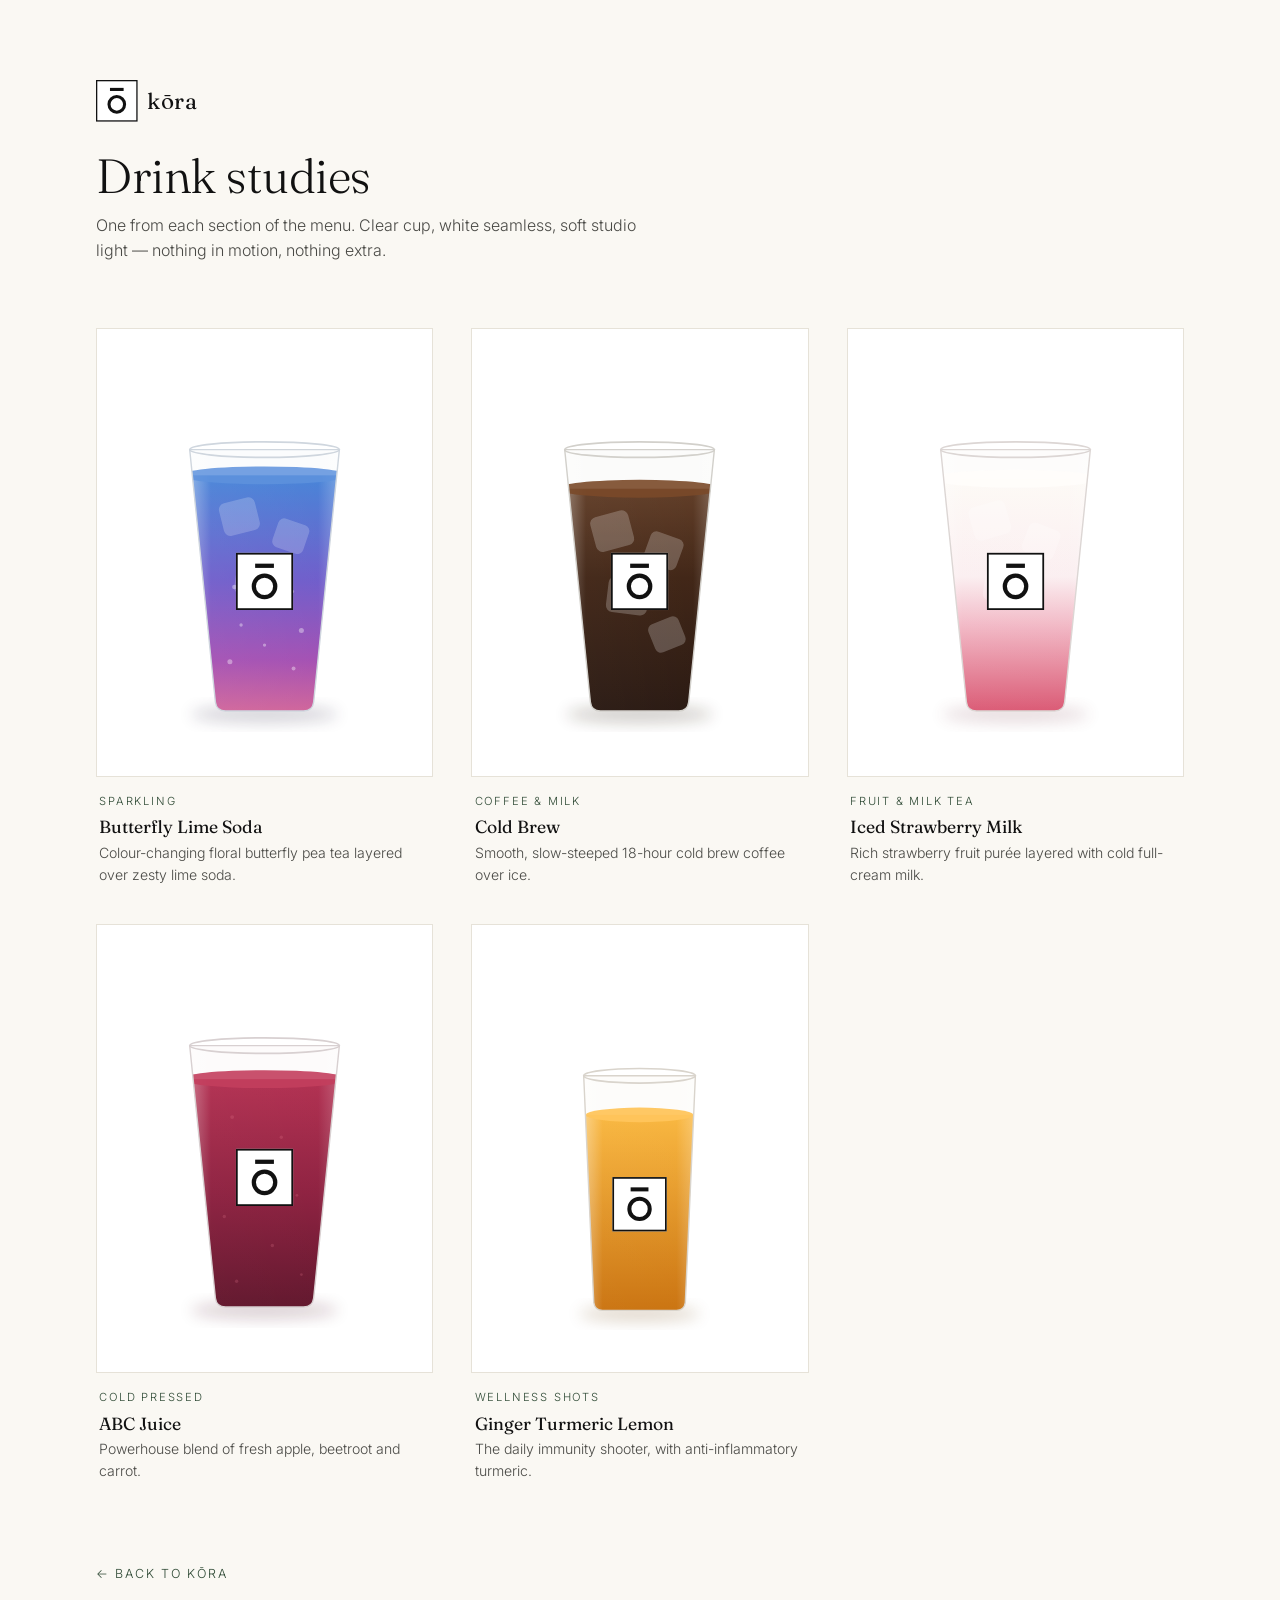
==== commit bb2e12de: "Add Our story, fix the wordmark macron, link the gallery Nyilo's story copy becomes an About section" ====
--- a/gallery.html
+++ b/gallery.html
@@ -4,21 +4,41 @@
 <meta charset="utf-8">
 <meta name="viewport" content="width=device-width, initial-scale=1">
 <title>kōra — drink studies</title>
+<meta name="description" content="One drink from each section of the kōra menu — clear cup, white seamless, soft studio light.">
+<link rel="canonical" href="https://xn--kracafe-5lb.com/gallery.html">
 <link rel="icon" href="/favicon.ico" sizes="32x32">
 <link rel="preconnect" href="https://fonts.googleapis.com">
 <link rel="preconnect" href="https://fonts.gstatic.com" crossorigin>
 <link href="https://fonts.googleapis.com/css2?family=Fraunces:opsz,wght@9..144,300;9..144,400&family=Inter:wght@300;400&display=swap" rel="stylesheet">
 <style>
+  /* Fraunces' stock latin-ext subset misplaces the macron in U+014D, rendering
+     "kōra" as "koṟa". This 2 KB single-codepoint subset supplies a correct ō.
+     Own family name, first in --serif, so it always wins. Mirrors styles.css. */
+  @font-face{
+    font-family:"Kora Macron";font-style:normal;font-weight:300 500;font-display:swap;
+    src:url("fonts/fraunces-omacron.woff2") format("woff2");unicode-range:U+014D;
+  }
+  @font-face{
+    font-family:"Kora Macron";font-style:italic;font-weight:300 500;font-display:swap;
+    src:url("fonts/fraunces-omacron.woff2") format("woff2");unicode-range:U+014D;
+  }
   :root{
     --paper:#faf8f3; --ink:#111; --ink-soft:#4a4a46;
     --green:#2f4a35; --line:#e6e2d8;
-    --serif:"Fraunces",Georgia,serif;
+    --serif:"Kora Macron","Fraunces",Georgia,serif;
     --sans:"Inter",-apple-system,"Segoe UI",Helvetica,Arial,sans-serif;
   }
   *{box-sizing:border-box}
   body{margin:0;background:var(--paper);color:var(--ink);font-family:var(--sans);font-weight:300}
   header{padding:clamp(3rem,8vw,5rem) clamp(1.25rem,5vw,3.5rem) 2rem;max-width:1200px;margin:0 auto}
-  .glyph{display:block;width:2.6rem;height:2.6rem}
+  .glyph{display:block;width:2.6rem;height:2.6rem;flex:none}
+  .mark{display:inline-flex;align-items:center;gap:.6rem;text-decoration:none;color:var(--ink)}
+  .wordmark{font-family:var(--serif);font-weight:400;letter-spacing:.02em;font-size:1.4rem}
+  .wordmark .o{font-style:normal}
+  .back{max-width:1200px;margin:0 auto;padding:0 clamp(1.25rem,5vw,3.5rem) 5rem}
+  .back a{color:var(--green);text-decoration:none;font-size:.78rem;letter-spacing:.14em;
+    text-transform:uppercase;border-bottom:1px solid transparent;padding-bottom:2px}
+  .back a:hover{border-bottom-color:var(--green)}
   h1{font-family:var(--serif);font-weight:300;font-size:clamp(2rem,5vw,3rem);margin:1.25rem 0 .5rem;letter-spacing:-.01em}
   .sub{color:var(--ink-soft);margin:0;max-width:54ch;line-height:1.6}
   .grid{display:grid;grid-template-columns:repeat(auto-fit,minmax(300px,1fr));gap:clamp(1.5rem,3vw,2.5rem);
@@ -34,12 +54,15 @@
 <body>
 
 <header>
+  <a class="mark" href="/" aria-label="kōra — home">
   <svg class="glyph" viewBox="0 0 512 512" aria-hidden="true">
     <rect width="512" height="512" fill="#fff"/>
     <rect x="8" y="8" width="496" height="496" fill="none" stroke="#111" stroke-width="16"/>
     <rect x="172" y="97" width="168" height="38" fill="#111"/>
     <circle cx="256" cy="300" r="96" fill="none" stroke="#111" stroke-width="38"/>
   </svg>
+  <span class="wordmark">k<span class="o">ō</span>ra</span>
+  </a>
   <h1>Drink studies</h1>
   <p class="sub">One from each section of the menu. Clear cup, white seamless,
   soft studio light — nothing in motion, nothing extra.</p>
@@ -320,5 +343,8 @@
 </figure>
 
 </div>
+
+<p class="back"><a href="/">&larr; Back to kōra</a></p>
+
 </body>
 </html>
